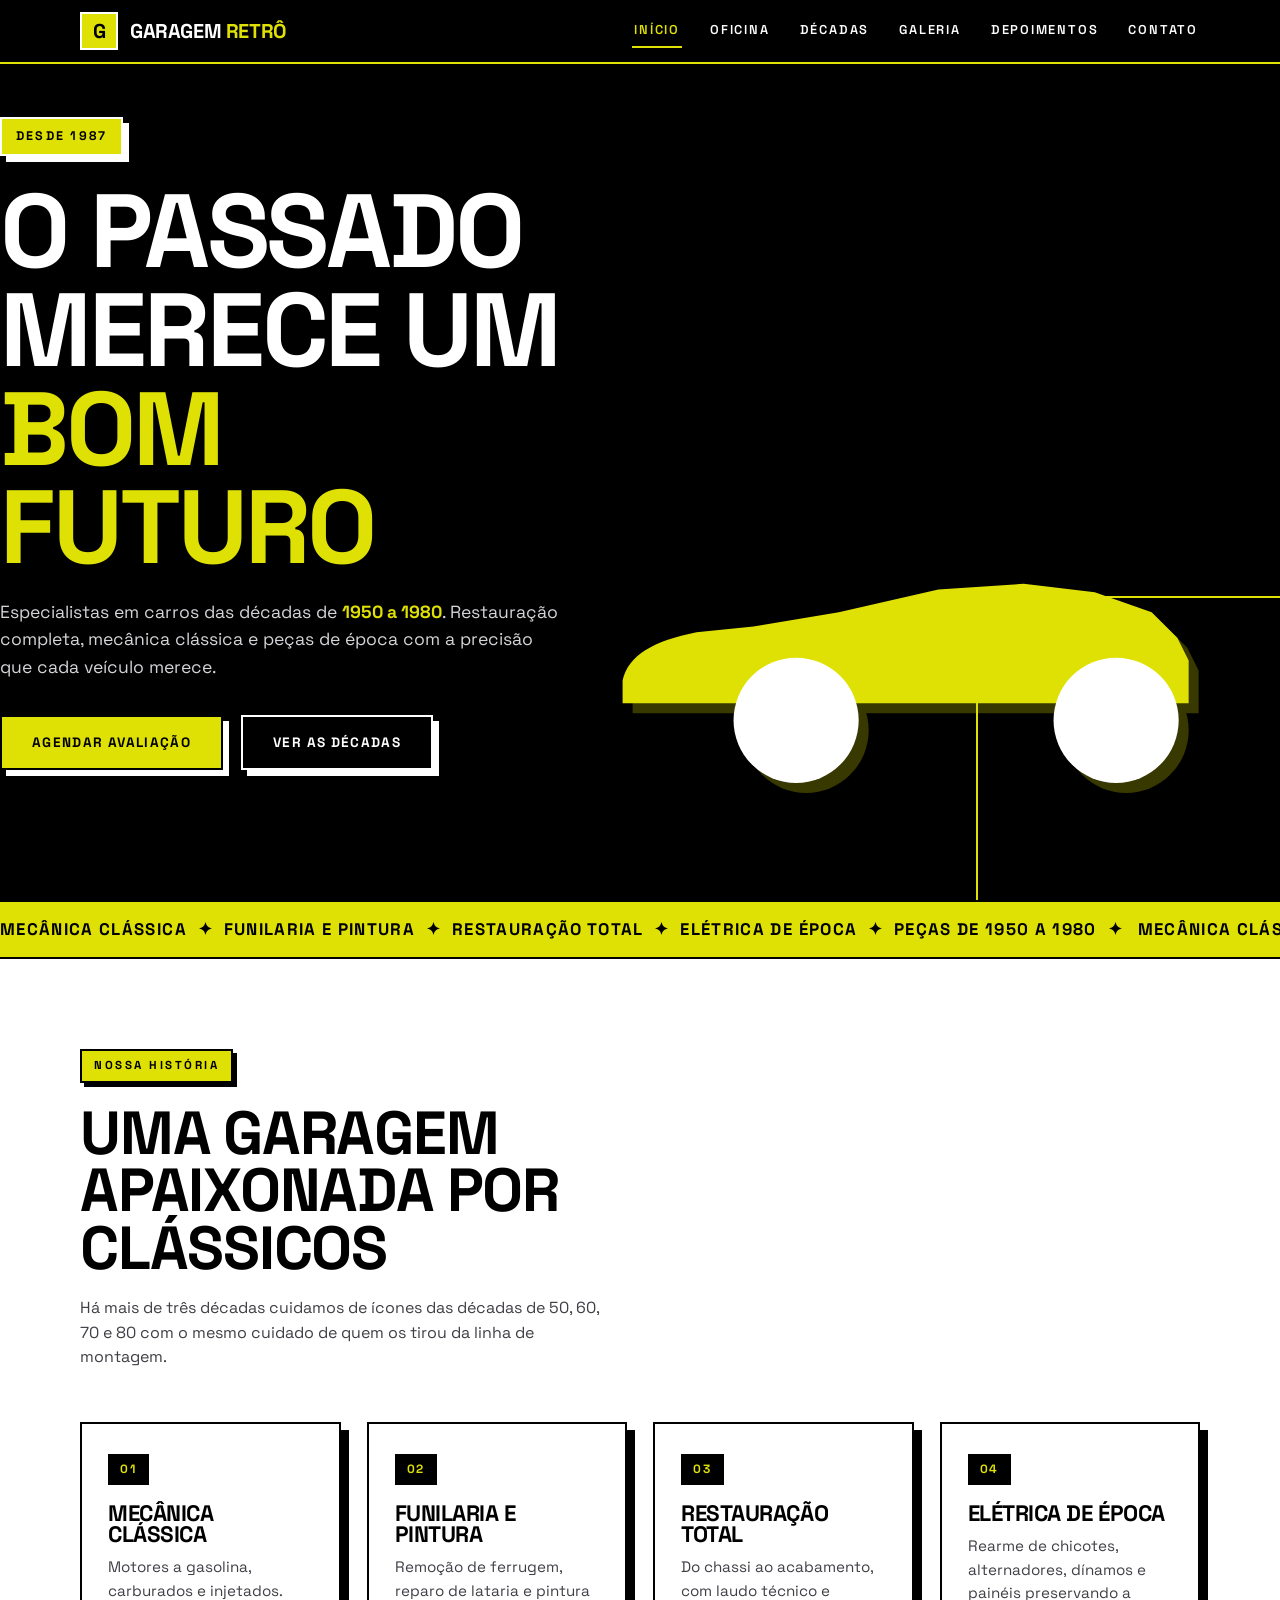
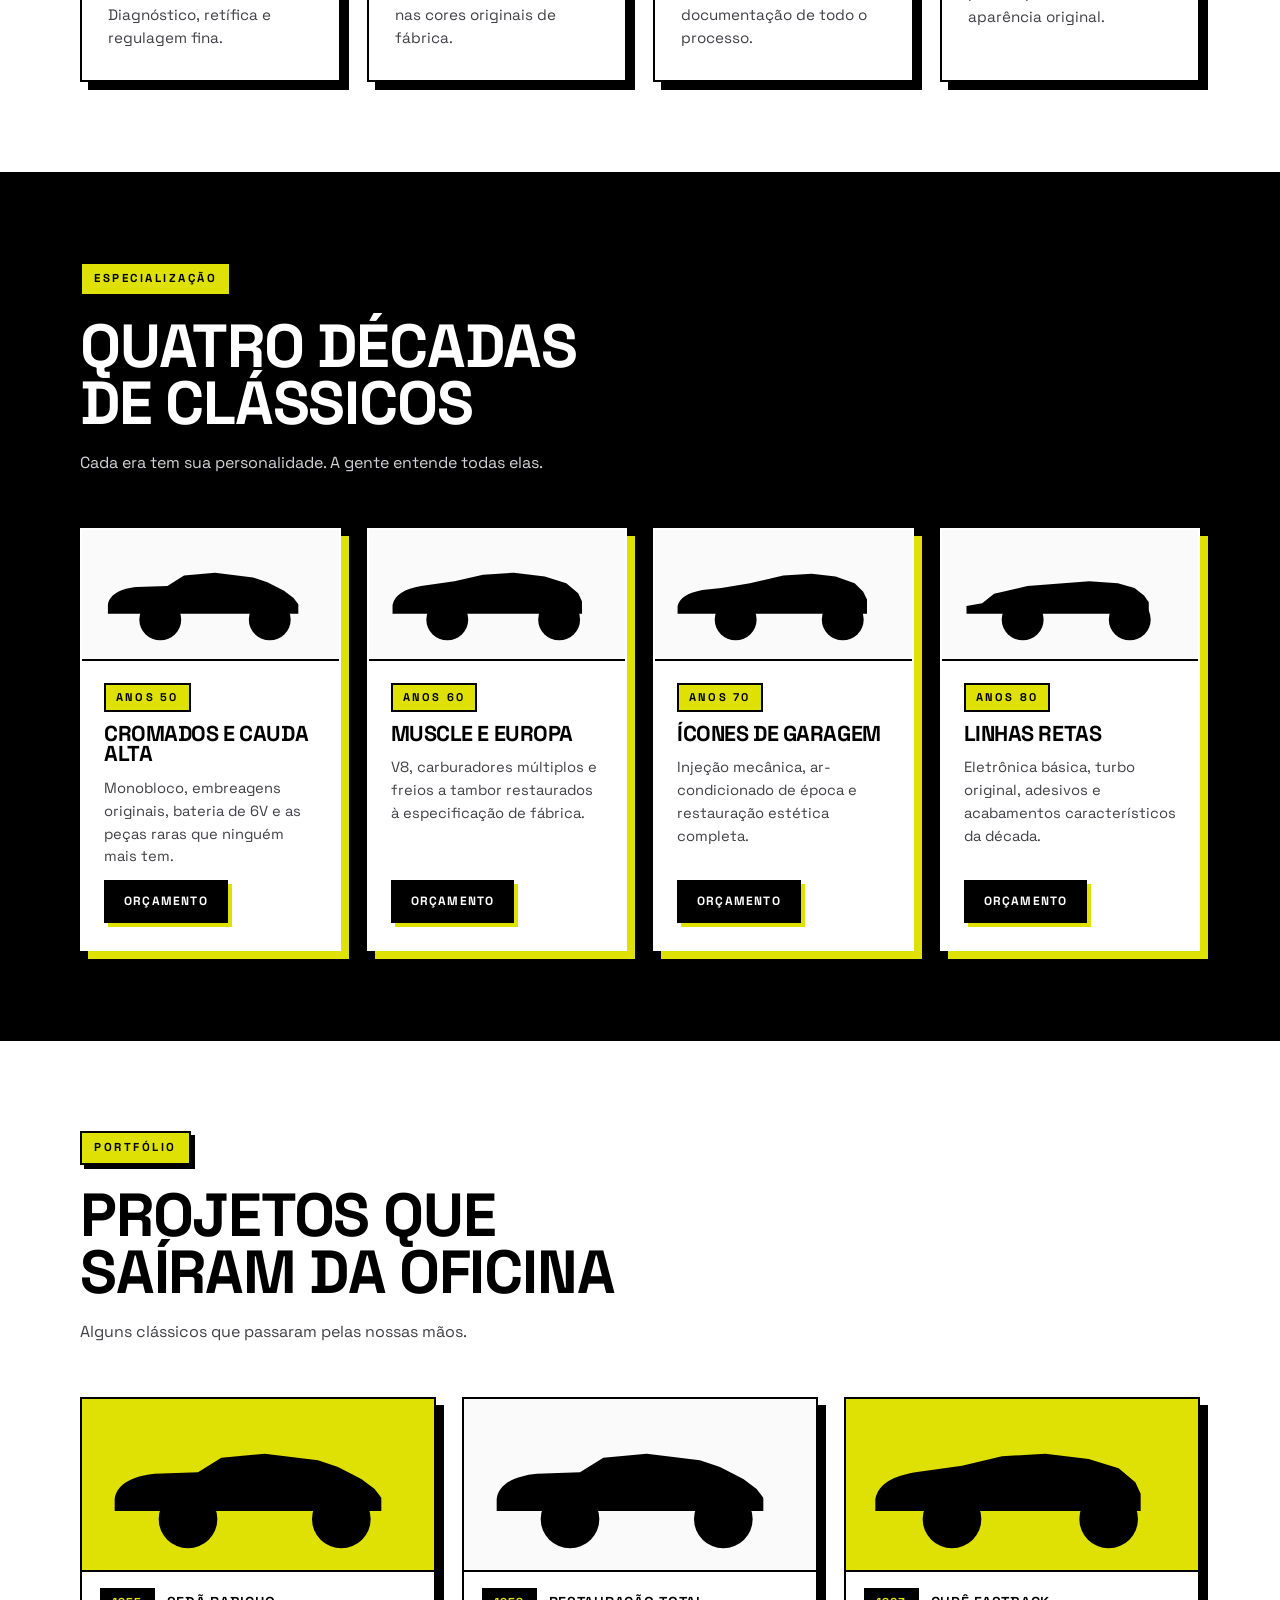
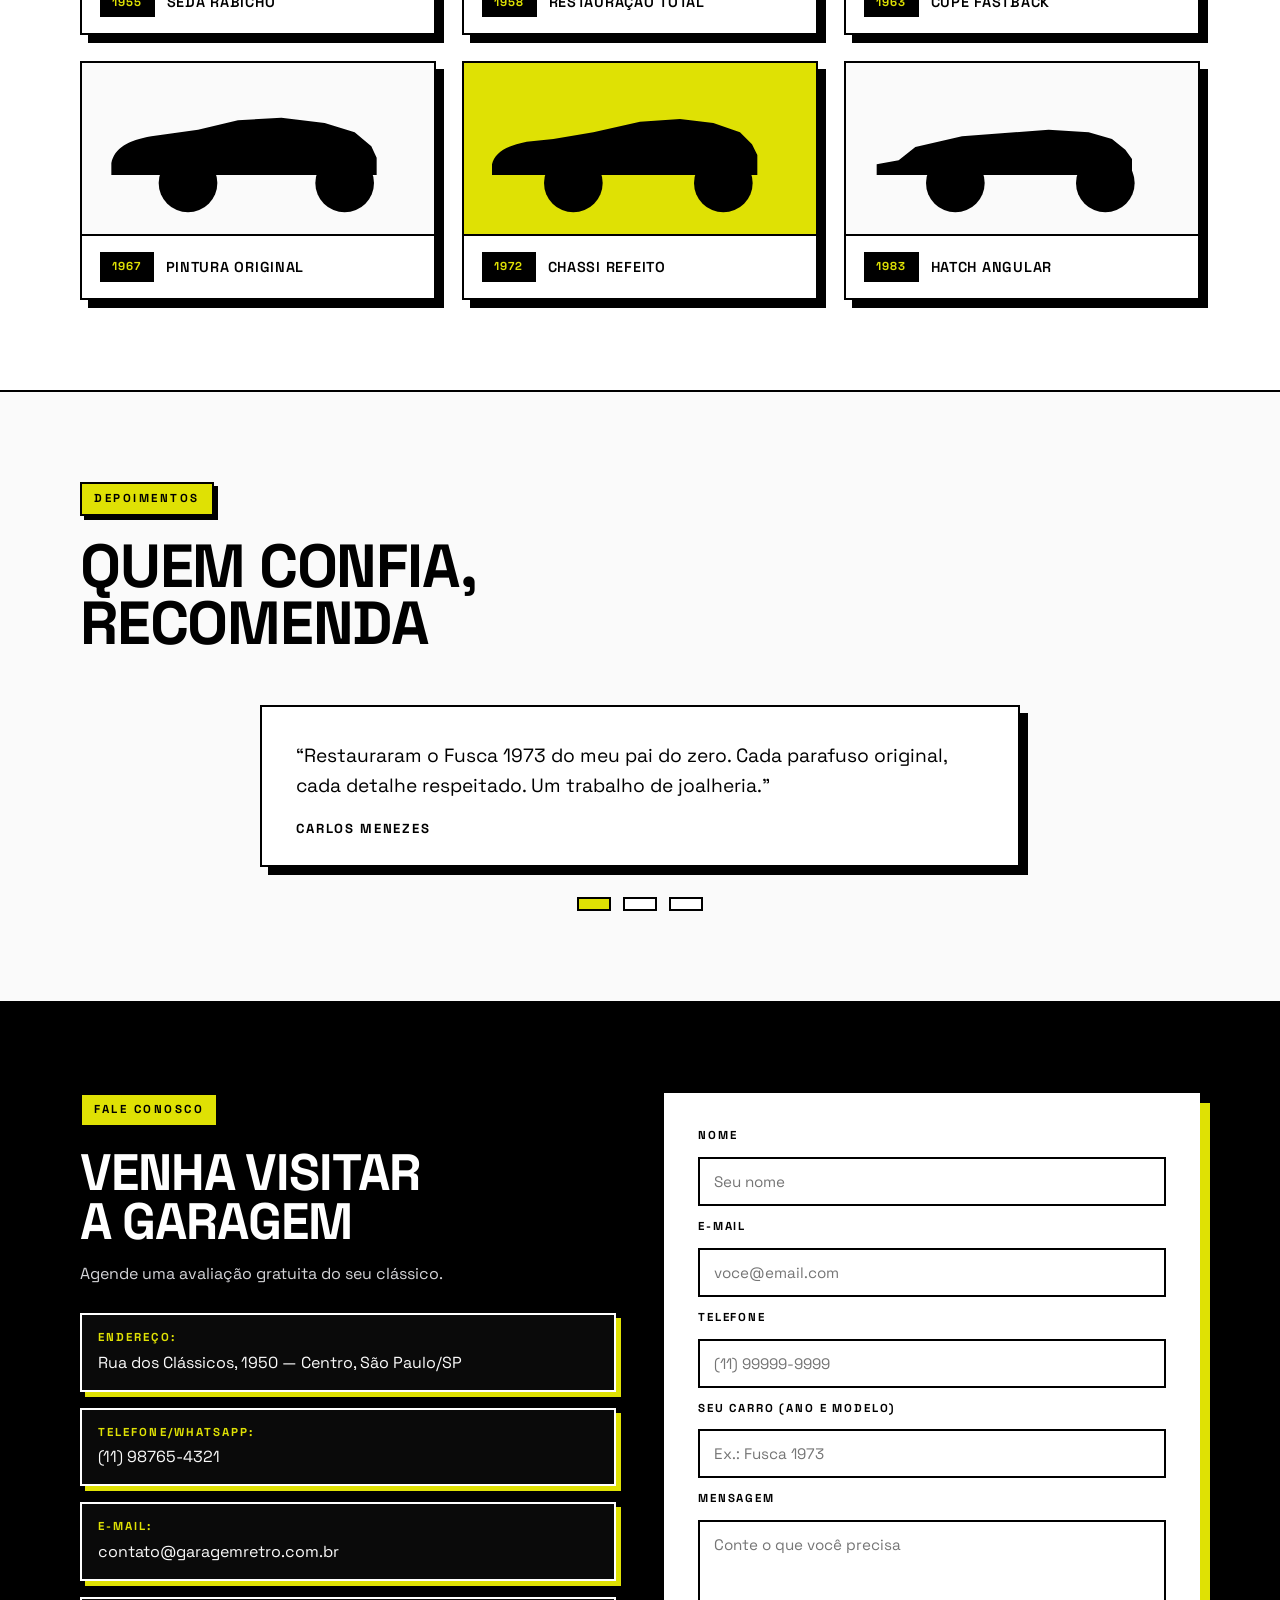
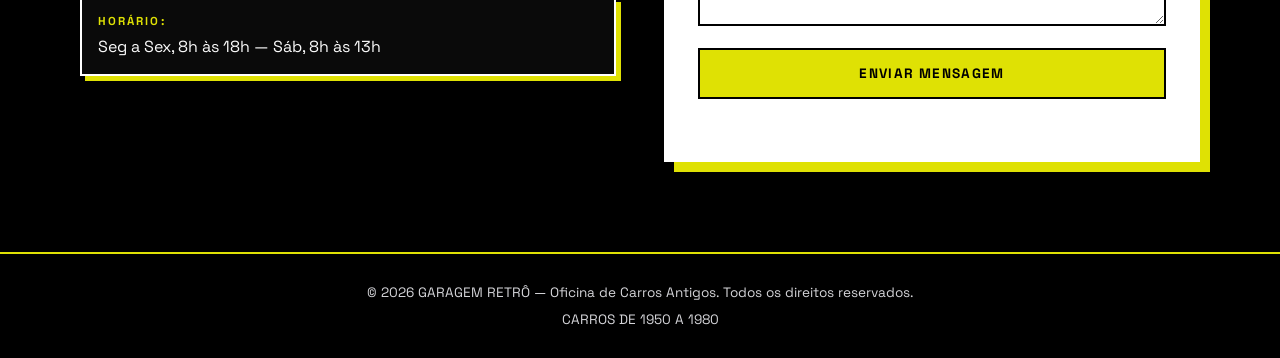
==== index.html @ 55d24675 "Adiciona site da Garagem Retrô - oficina de carros antigos (1950-1980)" ====
<!DOCTYPE html>
<html lang="pt-BR">
<head>
  <meta charset="UTF-8">
  <meta name="viewport" content="width=device-width, initial-scale=1.0">
  <meta name="description" content="Garagem Retrô — oficina especializada em carros antigos das décadas de 1950 a 1980. Restauração, mecânica clássica e peças de época.">
  <title>GARAGEM RETRÔ — Carros 1950–1980</title>
  <link rel="preconnect" href="https://fonts.googleapis.com">
  <link rel="preconnect" href="https://fonts.gstatic.com" crossorigin>
  <link href="https://fonts.googleapis.com/css2?family=Space+Grotesk:wght@400;500;600;700&display=swap" rel="stylesheet">
  <link rel="stylesheet" href="css/style.css">
</head>
<body>

  <!-- ===== Sprites dos carros (silhuetas por década) ===== -->
  <svg width="0" height="0" style="position:absolute" aria-hidden="true">
    <symbol id="car-50" viewBox="0 0 480 220">
      <path d="M25,138 L25,120 C28,96 55,85 85,82 L150,80 L185,58 L250,52 L330,62 L360,72 L395,90 L415,105 L425,118 L425,138 Z" fill="currentColor"/>
      <circle cx="135" cy="150" r="44" fill="var(--wheel)"/>
      <circle cx="365" cy="150" r="44" fill="var(--wheel)"/>
    </symbol>
    <symbol id="car-60" viewBox="0 0 480 220">
      <path d="M20,138 L20,120 C25,98 45,86 80,80 L150,70 L210,56 L275,52 L340,60 L385,74 L410,95 L418,112 L418,138 Z" fill="currentColor"/>
      <circle cx="135" cy="150" r="44" fill="var(--wheel)"/>
      <circle cx="370" cy="150" r="44" fill="var(--wheel)"/>
    </symbol>
    <symbol id="car-70" viewBox="0 0 480 220">
      <path d="M18,138 L18,122 C22,104 40,94 70,88 L110,84 L170,74 L240,58 L300,54 L350,60 L390,74 L408,92 L416,108 L416,138 Z" fill="currentColor"/>
      <circle cx="140" cy="150" r="44" fill="var(--wheel)"/>
      <circle cx="365" cy="150" r="44" fill="var(--wheel)"/>
    </symbol>
    <symbol id="car-80" viewBox="0 0 480 220">
      <path d="M22,138 L22,122 L55,116 L80,96 L150,80 L280,70 L340,74 L375,84 L395,100 L405,114 L405,138 Z" fill="currentColor"/>
      <circle cx="140" cy="150" r="44" fill="var(--wheel)"/>
      <circle cx="365" cy="150" r="44" fill="var(--wheel)"/>
    </symbol>
  </svg>

  <header class="header" id="topo">
    <div class="container header-inner">
      <a href="#inicio" class="logo">
        <span class="logo-mark">G</span>
        <span class="logo-text">GARAGEM <em>RETRÔ</em></span>
      </a>
      <nav class="nav" id="nav">
        <a href="#inicio">Início</a>
        <a href="#oficina">Oficina</a>
        <a href="#decadas">Décadas</a>
        <a href="#galeria">Galeria</a>
        <a href="#depoimentos">Depoimentos</a>
        <a href="#contato">Contato</a>
      </nav>
      <button class="menu-toggle" id="menuToggle" aria-label="Abrir menu">&#9776;</button>
    </div>
  </header>

  <main>

    <!-- ===== HERO ===== -->
    <section class="hero" id="inicio">
      <div class="container hero-content">
        <span class="hero-badge" data-reveal>DESDE 1987</span>
        <h1 class="hero-title" data-reveal>O PASSADO<br>MERECE UM<br><em>BOM FUTURO</em></h1>
        <p class="hero-sub" data-reveal>Especialistas em carros das décadas de <strong>1950 a 1980</strong>. Restauração completa, mecânica clássica e peças de época com a precisão que cada veículo merece.</p>
        <div class="hero-actions" data-reveal>
          <a href="#contato" class="btn btn-primary">Agendar avaliação</a>
          <a href="#decadas" class="btn btn-outline">Ver as décadas</a>
        </div>
      </div>
      <div class="hero-car" id="heroCar" aria-hidden="true">
        <svg class="car-art" viewBox="0 0 480 220"><use href="#car-70"/></svg>
      </div>
    </section>

    <!-- ===== MARQUEE ===== -->
    <div class="marquee" aria-hidden="true">
      <div class="marquee-track">
        <span>MECÂNICA CLÁSSICA&nbsp;&nbsp;&#10022;&nbsp;&nbsp;FUNILARIA E PINTURA&nbsp;&nbsp;&#10022;&nbsp;&nbsp;RESTAURAÇÃO TOTAL&nbsp;&nbsp;&#10022;&nbsp;&nbsp;ELÉTRICA DE ÉPOCA&nbsp;&nbsp;&#10022;&nbsp;&nbsp;PEÇAS DE 1950 A 1980&nbsp;&nbsp;&#10022;&nbsp;&nbsp;</span>
        <span>MECÂNICA CLÁSSICA&nbsp;&nbsp;&#10022;&nbsp;&nbsp;FUNILARIA E PINTURA&nbsp;&nbsp;&#10022;&nbsp;&nbsp;RESTAURAÇÃO TOTAL&nbsp;&nbsp;&#10022;&nbsp;&nbsp;ELÉTRICA DE ÉPOCA&nbsp;&nbsp;&#10022;&nbsp;&nbsp;PEÇAS DE 1950 A 1980&nbsp;&nbsp;&#10022;&nbsp;&nbsp;</span>
      </div>
    </div>

    <!-- ===== OFICINA ===== -->
    <section class="oficina" id="oficina">
      <div class="container">
        <div class="section-head">
          <span class="section-tag" data-reveal>Nossa história</span>
          <h2 data-reveal>Uma garagem<br>apaixonada por clássicos</h2>
          <p data-reveal>Há mais de três décadas cuidamos de ícones das décadas de 50, 60, 70 e 80 com o mesmo cuidado de quem os tirou da linha de montagem.</p>
        </div>

        <div class="oficina-grid">
          <article class="press-card" data-reveal>
            <span class="card-num">01</span>
            <h3>Mecânica Clássica</h3>
            <p>Motores a gasolina, carburados e injetados. Diagnóstico, retífica e regulagem fina.</p>
          </article>
          <article class="press-card" data-reveal>
            <span class="card-num">02</span>
            <h3>Funilaria e Pintura</h3>
            <p>Remoção de ferrugem, reparo de lataria e pintura nas cores originais de fábrica.</p>
          </article>
          <article class="press-card" data-reveal>
            <span class="card-num">03</span>
            <h3>Restauração Total</h3>
            <p>Do chassi ao acabamento, com laudo técnico e documentação de todo o processo.</p>
          </article>
          <article class="press-card" data-reveal>
            <span class="card-num">04</span>
            <h3>Elétrica de Época</h3>
            <p>Rearme de chicotes, alternadores, dínamos e painéis preservando a aparência original.</p>
          </article>
        </div>
      </div>
    </section>

    <!-- ===== DÉCADAS ===== -->
    <section class="decadas" id="decadas">
      <div class="container">
        <div class="section-head section-head-dark">
          <span class="section-tag" data-reveal>Especialização</span>
          <h2 data-reveal>Quatro décadas<br>de clássicos</h2>
          <p data-reveal>Cada era tem sua personalidade. A gente entende todas elas.</p>
        </div>

        <div class="decadas-grid">
          <article class="era-card" data-reveal>
            <div class="era-art"><svg class="car-art" viewBox="0 0 480 220"><use href="#car-50"/></svg></div>
            <div class="era-body">
              <span class="era-year">ANOS 50</span>
              <h3>Cromados e cauda alta</h3>
              <p>Monobloco, embreagens originais, bateria de 6V e as peças raras que ninguém mais tem.</p>
              <a href="#contato" class="btn btn-small">Orçamento</a>
            </div>
          </article>

          <article class="era-card" data-reveal>
            <div class="era-art"><svg class="car-art" viewBox="0 0 480 220"><use href="#car-60"/></svg></div>
            <div class="era-body">
              <span class="era-year">ANOS 60</span>
              <h3>Muscle e Europa</h3>
              <p>V8, carburadores múltiplos e freios a tambor restaurados à especificação de fábrica.</p>
              <a href="#contato" class="btn btn-small">Orçamento</a>
            </div>
          </article>

          <article class="era-card" data-reveal>
            <div class="era-art"><svg class="car-art" viewBox="0 0 480 220"><use href="#car-70"/></svg></div>
            <div class="era-body">
              <span class="era-year">ANOS 70</span>
              <h3>Ícones de garagem</h3>
              <p>Injeção mecânica, ar-condicionado de época e restauração estética completa.</p>
              <a href="#contato" class="btn btn-small">Orçamento</a>
            </div>
          </article>

          <article class="era-card" data-reveal>
            <div class="era-art"><svg class="car-art" viewBox="0 0 480 220"><use href="#car-80"/></svg></div>
            <div class="era-body">
              <span class="era-year">ANOS 80</span>
              <h3>Linhas retas</h3>
              <p>Eletrônica básica, turbo original, adesivos e acabamentos característicos da década.</p>
              <a href="#contato" class="btn btn-small">Orçamento</a>
            </div>
          </article>
        </div>
      </div>
    </section>

    <!-- ===== GALERIA ===== -->
    <section class="galeria" id="galeria">
      <div class="container">
        <div class="section-head">
          <span class="section-tag" data-reveal>Portfólio</span>
          <h2 data-reveal>Projetos que<br>saíram da oficina</h2>
          <p data-reveal>Alguns clássicos que passaram pelas nossas mãos.</p>
        </div>

        <div class="galeria-grid">
          <figure class="gallery-item" data-reveal>
            <div class="gallery-art art-yellow"><svg class="car-art" viewBox="0 0 480 220"><use href="#car-50"/></svg></div>
            <figcaption><span class="gallery-tag">1955</span> Sedã rabicho</figcaption>
          </figure>
          <figure class="gallery-item" data-reveal>
            <div class="gallery-art"><svg class="car-art" viewBox="0 0 480 220"><use href="#car-50"/></svg></div>
            <figcaption><span class="gallery-tag">1958</span> Restauração total</figcaption>
          </figure>
          <figure class="gallery-item" data-reveal>
            <div class="gallery-art art-yellow"><svg class="car-art" viewBox="0 0 480 220"><use href="#car-60"/></svg></div>
            <figcaption><span class="gallery-tag">1963</span> Cupê fastback</figcaption>
          </figure>
          <figure class="gallery-item" data-reveal>
            <div class="gallery-art"><svg class="car-art" viewBox="0 0 480 220"><use href="#car-60"/></svg></div>
            <figcaption><span class="gallery-tag">1967</span> Pintura original</figcaption>
          </figure>
          <figure class="gallery-item" data-reveal>
            <div class="gallery-art art-yellow"><svg class="car-art" viewBox="0 0 480 220"><use href="#car-70"/></svg></div>
            <figcaption><span class="gallery-tag">1972</span> Chassi refeito</figcaption>
          </figure>
          <figure class="gallery-item" data-reveal>
            <div class="gallery-art"><svg class="car-art" viewBox="0 0 480 220"><use href="#car-80"/></svg></div>
            <figcaption><span class="gallery-tag">1983</span> Hatch angular</figcaption>
          </figure>
        </div>
      </div>
    </section>

    <!-- ===== DEPOIMENTOS ===== -->
    <section class="depoimentos" id="depoimentos">
      <div class="container">
        <div class="section-head">
          <span class="section-tag" data-reveal>Depoimentos</span>
          <h2 data-reveal>Quem confia,<br>recomenda</h2>
        </div>

        <div class="depoimentos-slider" id="depoSlider">
          <article class="depoimento" data-index="0">
            <p class="depoimento-texto">&ldquo;Restauraram o Fusca 1973 do meu pai do zero. Cada parafuso original, cada detalhe respeitado. Um trabalho de joalheria.&rdquo;</p>
            <p class="depoimento-autor">CARLOS MENEZES</p>
          </article>
          <article class="depoimento" data-index="1">
            <p class="depoimento-texto">&ldquo;Meu Opala 1978 voltou a rodar melhor do que quando saiu da concessionária. Equipe apaixonada e honesta.&rdquo;</p>
            <p class="depoimento-autor">FERNANDA LIMA</p>
          </article>
          <article class="depoimento" data-index="2">
            <p class="depoimento-texto">&ldquo;Levaram dois anos para a restauração do meu Galaxie 500, mas o resultado superou todas as expectativas.&rdquo;</p>
            <p class="depoimento-autor">ROBERTO SALLES</p>
          </article>
        </div>
        <div class="depoimentos-nav" id="depoNav">
          <button class="depo-btn" data-index="0" aria-label="Depoimento 1"></button>
          <button class="depo-btn" data-index="1" aria-label="Depoimento 2"></button>
          <button class="depo-btn" data-index="2" aria-label="Depoimento 3"></button>
        </div>
      </div>
    </section>

    <!-- ===== CONTATO ===== -->
    <section class="contato" id="contato">
      <div class="container contato-grid">
        <div class="contato-info">
          <span class="section-tag" data-reveal>Fale conosco</span>
          <h2 data-reveal>Venha visitar<br>a garagem</h2>
          <p data-reveal>Agende uma avaliação gratuita do seu clássico.</p>
          <ul class="contato-lista" data-reveal>
            <li><strong>Endereço:</strong> Rua dos Clássicos, 1950 — Centro, São Paulo/SP</li>
            <li><strong>Telefone/WhatsApp:</strong> (11) 98765-4321</li>
            <li><strong>E-mail:</strong> contato@garagemretro.com.br</li>
            <li><strong>Horário:</strong> Seg a Sex, 8h às 18h — Sáb, 8h às 13h</li>
          </ul>
        </div>

        <form class="contato-form" id="contatoForm" novalidate data-reveal>
          <label for="nome">Nome</label>
          <input type="text" id="nome" name="nome" placeholder="Seu nome" required>

          <label for="email">E-mail</label>
          <input type="email" id="email" name="email" placeholder="voce@email.com" required>

          <label for="telefone">Telefone</label>
          <input type="tel" id="telefone" name="telefone" placeholder="(11) 99999-9999">

          <label for="veiculo">Seu carro (ano e modelo)</label>
          <input type="text" id="veiculo" name="veiculo" placeholder="Ex.: Fusca 1973">

          <label for="mensagem">Mensagem</label>
          <textarea id="mensagem" name="mensagem" rows="4" placeholder="Conte o que você precisa"></textarea>

          <button type="submit" class="btn btn-primary btn-block">Enviar mensagem</button>
          <p class="form-status" id="formStatus" role="status"></p>
        </form>
      </div>
    </section>
  </main>

  <footer class="footer">
    <div class="container footer-inner">
      <p>&copy; <span id="anoAtual"></span> GARAGEM RETRÔ — Oficina de Carros Antigos. Todos os direitos reservados.</p>
      <p>CARROS DE 1950 A 1980</p>
    </div>
  </footer>

  <script src="js/script.js"></script>
</body>
</html>
---- css/style.css ----
/* ============================================================
   GARAGEM RETRÔ — Kinetic / Neo Brutalism
   60% preto | 30% branco | 10% amarelo
   Design system: ui-ux-pro-max (Space Grotesk, 0px radius,
   2px borders, hard offset shadows, mechanical press)
   ============================================================ */

:root {
  --c-preto: #000000;
  --c-preto-suave: #09090b;
  --c-branco: #ffffff;
  --c-branco-quente: #fafafa;
  --c-amarelo: #dfe104;
  --c-amarelo-escuro: #b0b30a;
  --c-cinza: #3f3f46;
  --c-cinza-claro: #d4d4d8;
  --fonte: 'Space Grotesk', sans-serif;
  --raio: 0px;
  --borda: 2px solid var(--c-preto);
  --sombra-dura: 8px 8px 0 var(--c-preto);
  --sombra-dura-p: 12px 12px 0 var(--c-preto);
  --press: 0.1s ease;
}

* {
  margin: 0;
  padding: 0;
  box-sizing: border-box;
}

html {
  scroll-behavior: smooth;
}

body {
  font-family: var(--fonte);
  background: var(--c-branco);
  color: var(--c-preto);
  line-height: 1.55;
  -webkit-font-smoothing: antialiased;
}

.container {
  width: min(1120px, 92%);
  margin-inline: auto;
}

h1, h2, h3 {
  font-weight: 700;
  line-height: 0.95;
  letter-spacing: -0.02em;
  text-transform: uppercase;
}

p {
  font-weight: 400;
}

img, svg {
  display: block;
  max-width: 100%;
}

a {
  color: inherit;
}

button {
  font-family: var(--fonte);
  cursor: pointer;
}

/* ===== Header ===== */
.header {
  position: fixed;
  inset: 0 0 auto 0;
  z-index: 100;
  background: var(--c-preto);
  border-bottom: 2px solid var(--c-amarelo);
}

.header-inner {
  display: flex;
  align-items: center;
  justify-content: space-between;
  padding-block: 12px;
}

.logo {
  display: flex;
  align-items: center;
  gap: 12px;
  text-decoration: none;
  color: var(--c-branco);
  font-weight: 700;
  font-size: 1.25rem;
  letter-spacing: -0.02em;
  text-transform: uppercase;
}

.logo-mark {
  display: grid;
  place-items: center;
  width: 38px;
  height: 38px;
  background: var(--c-amarelo);
  color: var(--c-preto);
  font-weight: 700;
  border: 2px solid var(--c-branco);
}

.logo em {
  font-style: normal;
  color: var(--c-amarelo);
}

.nav {
  display: flex;
  gap: 26px;
}

.nav a {
  color: var(--c-branco);
  text-decoration: none;
  font-size: 0.8rem;
  font-weight: 600;
  letter-spacing: 0.14em;
  text-transform: uppercase;
  padding: 6px 2px;
  border-bottom: 2px solid transparent;
  transition: color var(--press), border-color var(--press);
}

.nav a:hover,
.nav a.active {
  color: var(--c-amarelo);
  border-bottom-color: var(--c-amarelo);
}

.menu-toggle {
  display: none;
  background: none;
  border: 2px solid var(--c-branco);
  color: var(--c-branco);
  font-size: 1.3rem;
  width: 40px;
  height: 40px;
}

/* ===== Hero ===== */
.hero {
  position: relative;
  min-height: 100vh;
  display: flex;
  align-items: flex-end;
  background: var(--c-preto);
  color: var(--c-branco);
  overflow: hidden;
  padding-top: 90px;
}

.hero::after {
  content: '';
  position: absolute;
  right: -120px;
  bottom: -120px;
  width: 420px;
  height: 420px;
  border: 2px solid var(--c-amarelo);
  pointer-events: none;
}

.hero-content {
  position: relative;
  z-index: 2;
  padding-bottom: 40px;
}

.hero-badge {
  display: inline-block;
  background: var(--c-amarelo);
  color: var(--c-preto);
  font-weight: 700;
  font-size: 0.78rem;
  letter-spacing: 0.18em;
  text-transform: uppercase;
  padding: 8px 14px;
  border: 2px solid var(--c-branco);
  margin-bottom: 26px;
  box-shadow: 6px 6px 0 var(--c-branco);
}

.hero-title {
  font-size: clamp(2.8rem, 10vw, 6.5rem);
  letter-spacing: -0.03em;
  max-width: 900px;
}

.hero-title em {
  font-style: normal;
  color: var(--c-amarelo);
  display: inline-block;
}

.hero-sub {
  font-size: 1.1rem;
  max-width: 560px;
  margin-block: 22px 34px;
  color: var(--c-cinza-claro);
}

.hero-sub strong {
  color: var(--c-amarelo);
  font-weight: 700;
}

.hero-actions {
  display: flex;
  gap: 18px;
  flex-wrap: wrap;
}

.hero-car {
  position: relative;
  z-index: 1;
  width: 100%;
  max-width: 720px;
  margin: 30px auto -10px;
  color: var(--c-amarelo);
  --wheel: var(--c-branco);
  filter: drop-shadow(10px 10px 0 rgba(223, 225, 4, 0.25));
}

/* ===== Botões ===== */
.btn {
  display: inline-block;
  padding: 15px 30px;
  border: 2px solid var(--c-preto);
  border-radius: var(--raio);
  font-family: var(--fonte);
  font-weight: 700;
  font-size: 0.85rem;
  letter-spacing: 0.1em;
  text-transform: uppercase;
  text-decoration: none;
  cursor: pointer;
  transition: transform var(--press), box-shadow var(--press), background var(--press), color var(--press);
}

.btn:hover {
  transform: translate(-3px, -3px);
}

.btn:active {
  transform: translate(3px, 3px);
  box-shadow: none !important;
}

.btn-primary {
  background: var(--c-amarelo);
  color: var(--c-preto);
  box-shadow: 6px 6px 0 var(--c-branco);
}

.btn-primary:hover {
  background: var(--c-amarelo-escuro);
}

.btn-outline {
  border-color: var(--c-branco);
  color: var(--c-branco);
  box-shadow: 6px 6px 0 var(--c-branco);
}

.btn-outline:hover {
  background: var(--c-branco);
  color: var(--c-preto);
}

.btn-small {
  padding: 10px 18px;
  font-size: 0.75rem;
  background: var(--c-preto);
  color: var(--c-branco);
  box-shadow: 4px 4px 0 var(--c-amarelo);
  border-color: var(--c-preto);
}

.btn-small:hover {
  background: var(--c-amarelo);
  color: var(--c-preto);
}

.btn-block {
  width: 100%;
}

/* ===== Marquee ===== */
.marquee {
  background: var(--c-amarelo);
  color: var(--c-preto);
  border-block: 2px solid var(--c-preto);
  overflow: hidden;
  white-space: nowrap;
  padding-block: 14px;
}

.marquee-track {
  display: inline-flex;
  animation: marquee 22s linear infinite;
  will-change: transform;
}

.marquee-track span {
  font-weight: 700;
  font-size: 1.05rem;
  letter-spacing: 0.08em;
  text-transform: uppercase;
  padding-right: 4px;
}

@keyframes marquee {
  from { transform: translateX(0); }
  to   { transform: translateX(-50%); }
}

/* ===== Seções ===== */
section {
  padding-block: 90px;
}

.section-head {
  max-width: 680px;
  margin-bottom: 52px;
}

.section-head h2 {
  font-size: clamp(2.2rem, 6vw, 3.8rem);
  margin-bottom: 18px;
}

.section-head p {
  color: var(--c-cinza);
  max-width: 540px;
}

.section-tag {
  display: inline-block;
  font-weight: 700;
  font-size: 0.72rem;
  letter-spacing: 0.22em;
  text-transform: uppercase;
  background: var(--c-amarelo);
  color: var(--c-preto);
  border: 2px solid var(--c-preto);
  padding: 6px 12px;
  margin-bottom: 22px;
  box-shadow: 4px 4px 0 var(--c-preto);
}

/* ===== Cards com "pressão mecânica" ===== */
.press-card {
  background: var(--c-branco);
  border: var(--borda);
  border-radius: var(--raio);
  box-shadow: var(--sombra-dura);
  padding: 30px 26px;
  transition: transform var(--press), box-shadow var(--press);
  cursor: default;
}

.press-card:hover {
  transform: translate(-3px, -3px);
  box-shadow: var(--sombra-dura-p);
}

.press-card:active {
  transform: translate(3px, 3px);
  box-shadow: 4px 4px 0 var(--c-preto);
}

.card-num {
  display: inline-block;
  font-weight: 700;
  font-size: 0.75rem;
  letter-spacing: 0.15em;
  background: var(--c-preto);
  color: var(--c-amarelo);
  padding: 4px 10px;
  margin-bottom: 18px;
  border: 2px solid var(--c-preto);
}

.press-card h3 {
  font-size: 1.4rem;
  margin-bottom: 10px;
}

.press-card p {
  font-size: 0.95rem;
  color: var(--c-cinza);
}

/* ===== A Oficina ===== */
.oficina {
  background: var(--c-branco);
}

.oficina-grid {
  display: grid;
  grid-template-columns: repeat(4, 1fr);
  gap: 26px;
}

/* ===== Décadas ===== */
.decadas {
  background: var(--c-preto);
  color: var(--c-branco);
}

.section-head-dark h2 {
  color: var(--c-branco);
}

.section-head-dark p {
  color: var(--c-cinza-claro);
}

.decadas-grid {
  display: grid;
  grid-template-columns: repeat(4, 1fr);
  gap: 26px;
}

.era-card {
  background: var(--c-branco);
  color: var(--c-preto);
  border: 2px solid var(--c-branco);
  border-radius: var(--raio);
  box-shadow: 8px 8px 0 var(--c-amarelo);
  transition: transform var(--press), box-shadow var(--press);
  display: flex;
  flex-direction: column;
}

.era-card:hover {
  transform: translate(-3px, -3px);
  box-shadow: 12px 12px 0 var(--c-amarelo);
}

.era-card:active {
  transform: translate(3px, 3px);
  box-shadow: 4px 4px 0 var(--c-amarelo);
}

.era-art {
  border-bottom: 2px solid var(--c-preto);
  padding: 18px 14px 6px;
  color: var(--c-preto);
  --wheel: var(--c-preto);
  background: var(--c-branco-quente);
}

.era-body {
  padding: 22px 22px 26px;
  display: flex;
  flex-direction: column;
  gap: 12px;
  flex: 1;
}

.era-year {
  align-self: flex-start;
  font-weight: 700;
  font-size: 0.7rem;
  letter-spacing: 0.2em;
  background: var(--c-amarelo);
  color: var(--c-preto);
  border: 2px solid var(--c-preto);
  padding: 4px 10px;
}

.era-body h3 {
  font-size: 1.35rem;
}

.era-body p {
  font-size: 0.92rem;
  color: var(--c-cinza);
  flex: 1;
}

.era-body .btn {
  align-self: flex-start;
}

/* ===== Galeria ===== */
.galeria {
  background: var(--c-branco);
}

.galeria-grid {
  display: grid;
  grid-template-columns: repeat(3, 1fr);
  gap: 26px;
}

.gallery-item {
  background: var(--c-branco);
  border: var(--borda);
  border-radius: var(--raio);
  box-shadow: var(--sombra-dura);
  transition: transform var(--press), box-shadow var(--press);
  cursor: pointer;
}

.gallery-item:hover {
  transform: translate(-3px, -3px);
  box-shadow: var(--sombra-dura-p);
}

.gallery-item:active {
  transform: translate(3px, 3px);
  box-shadow: 4px 4px 0 var(--c-preto);
}

.gallery-art {
  padding: 20px 16px 4px;
  border-bottom: 2px solid var(--c-preto);
  background: var(--c-branco-quente);
  color: var(--c-preto);
  --wheel: var(--c-preto);
}

.art-yellow {
  background: var(--c-amarelo);
  color: var(--c-preto);
  --wheel: var(--c-preto);
  border-bottom-color: var(--c-preto);
}

.gallery-item figcaption {
  display: flex;
  align-items: center;
  gap: 12px;
  padding: 16px 18px;
  font-weight: 600;
  font-size: 0.9rem;
  text-transform: uppercase;
  letter-spacing: 0.05em;
}

.gallery-tag {
  background: var(--c-preto);
  color: var(--c-amarelo);
  font-weight: 700;
  font-size: 0.72rem;
  letter-spacing: 0.1em;
  padding: 4px 10px;
  border: 2px solid var(--c-preto);
}

/* ===== Depoimentos ===== */
.depoimentos {
  background: var(--c-branco-quente);
  border-block: 2px solid var(--c-preto);
}

.depoimentos-slider {
  max-width: 760px;
  margin-inline: auto;
}

.depoimento {
  display: none;
  background: var(--c-branco);
  border: var(--borda);
  border-radius: var(--raio);
  box-shadow: var(--sombra-dura);
  padding: 34px 34px 26px;
}

.depoimento.active {
  display: block;
  animation: fadeUp 0.4s ease-out;
}

@keyframes fadeUp {
  from { opacity: 0; transform: translateY(14px); }
  to   { opacity: 1; transform: translateY(0); }
}

.depoimento-texto {
  font-size: 1.2rem;
  margin-bottom: 18px;
}

.depoimento-autor {
  font-weight: 700;
  font-size: 0.82rem;
  letter-spacing: 0.14em;
  text-transform: uppercase;
  color: var(--c-preto);
}

.depoimentos-nav {
  display: flex;
  justify-content: center;
  gap: 12px;
  margin-top: 30px;
}

.depo-btn {
  width: 34px;
  height: 14px;
  border: 2px solid var(--c-preto);
  border-radius: var(--raio);
  background: var(--c-branco);
  transition: background var(--press), transform var(--press);
}

.depo-btn.active {
  background: var(--c-amarelo);
}

.depo-btn:hover {
  transform: translateY(-2px);
}

/* ===== Contato ===== */
.contato {
  background: var(--c-preto);
  color: var(--c-branco);
}

.contato-grid {
  display: grid;
  grid-template-columns: 1fr 1fr;
  gap: 48px;
}

.contato-info h2 {
  color: var(--c-branco);
  font-size: clamp(2rem, 5vw, 3.2rem);
  margin-bottom: 16px;
}

.contato-info > p {
  margin-bottom: 26px;
  color: var(--c-cinza-claro);
}

.contato-lista {
  list-style: none;
  display: grid;
  gap: 16px;
}

.contato-lista li {
  padding: 14px 16px;
  border: 2px solid var(--c-branco);
  border-radius: var(--raio);
  box-shadow: 5px 5px 0 var(--c-amarelo);
  background: rgba(255, 255, 255, 0.04);
  color: var(--c-branco-quente);
}

.contato-lista strong {
  display: block;
  color: var(--c-amarelo);
  font-size: 0.72rem;
  letter-spacing: 0.18em;
  text-transform: uppercase;
  margin-bottom: 4px;
}

.contato-form {
  background: var(--c-branco);
  color: var(--c-preto);
  border: 2px solid var(--c-branco);
  border-radius: var(--raio);
  box-shadow: 10px 10px 0 var(--c-amarelo);
  padding: 32px;
  display: grid;
  gap: 12px;
}

.contato-form label {
  font-weight: 700;
  font-size: 0.72rem;
  letter-spacing: 0.16em;
  text-transform: uppercase;
}

.contato-form input,
.contato-form textarea {
  width: 100%;
  padding: 13px 14px;
  border: 2px solid var(--c-preto);
  border-radius: var(--raio);
  font-family: var(--fonte);
  font-size: 0.95rem;
  background: var(--c-branco);
  color: var(--c-preto);
  transition: background var(--press), box-shadow var(--press);
}

.contato-form input:focus,
.contato-form textarea:focus {
  outline: none;
  background: var(--c-amarelo);
  box-shadow: 4px 4px 0 var(--c-preto);
}

.contato-form input.invalid,
.contato-form textarea.invalid {
  border-color: var(--c-amarelo);
  box-shadow: 4px 4px 0 var(--c-amarelo);
}

.contato-form .btn {
  margin-top: 10px;
}

.form-status {
  font-size: 0.88rem;
  font-weight: 600;
  min-height: 1.2em;
}

.form-status.ok {
  color: var(--c-preto);
  background: var(--c-amarelo);
  border: 2px solid var(--c-preto);
  padding: 8px 12px;
}

.form-status.erro {
  color: var(--c-preto);
  background: var(--c-branco-quente);
  border: 2px solid var(--c-preto);
  padding: 8px 12px;
}

/* ===== Footer ===== */
.footer {
  background: var(--c-preto);
  color: var(--c-cinza-claro);
  border-top: 2px solid var(--c-amarelo);
  padding-block: 28px;
  text-align: center;
  font-size: 0.85rem;
}

.footer-inner {
  display: flex;
  flex-direction: column;
  gap: 6px;
}

/* ===== Scroll reveal (leve) ===== */
[data-reveal] {
  opacity: 0;
  transform: translateY(26px);
  transition: opacity 0.45s ease-out, transform 0.45s ease-out;
}

[data-reveal].visible {
  opacity: 1;
  transform: translateY(0);
}

/* ===== Responsivo ===== */
@media (max-width: 960px) {
  .oficina-grid,
  .decadas-grid {
    grid-template-columns: repeat(2, 1fr);
  }

  .galeria-grid {
    grid-template-columns: repeat(2, 1fr);
  }

  .contato-grid {
    grid-template-columns: 1fr;
  }
}

@media (max-width: 720px) {
  .menu-toggle {
    display: block;
  }

  .nav {
    position: fixed;
    inset: 63px 0 auto 0;
    flex-direction: column;
    gap: 0;
    background: var(--c-preto);
    border-bottom: 2px solid var(--c-amarelo);
    transform: translateY(-110%);
    transition: transform 0.3s ease-out;
  }

  .nav.open {
    transform: translateY(0);
  }

  .nav a {
    padding: 16px 28px;
    border-bottom: 1px solid var(--c-cinza);
  }

  .galeria-grid,
  .oficina-grid,
  .decadas-grid {
    grid-template-columns: 1fr;
  }

  .hero-actions .btn {
    width: 100%;
    text-align: center;
  }
}

/* ===== Reduced motion ===== */
@media (prefers-reduced-motion: reduce) {
  html {
    scroll-behavior: auto;
  }

  .marquee-track {
    animation: none;
  }

  [data-reveal] {
    opacity: 1;
    transform: none;
    transition: none;
  }

  .depoimento.active {
    animation: none;
  }

  .btn:hover,
  .btn:active,
  .press-card:hover,
  .press-card:active,
  .era-card:hover,
  .era-card:active,
  .gallery-item:hover,
  .gallery-item:active {
    transform: none;
    box-shadow: var(--sombra-dura);
  }
}
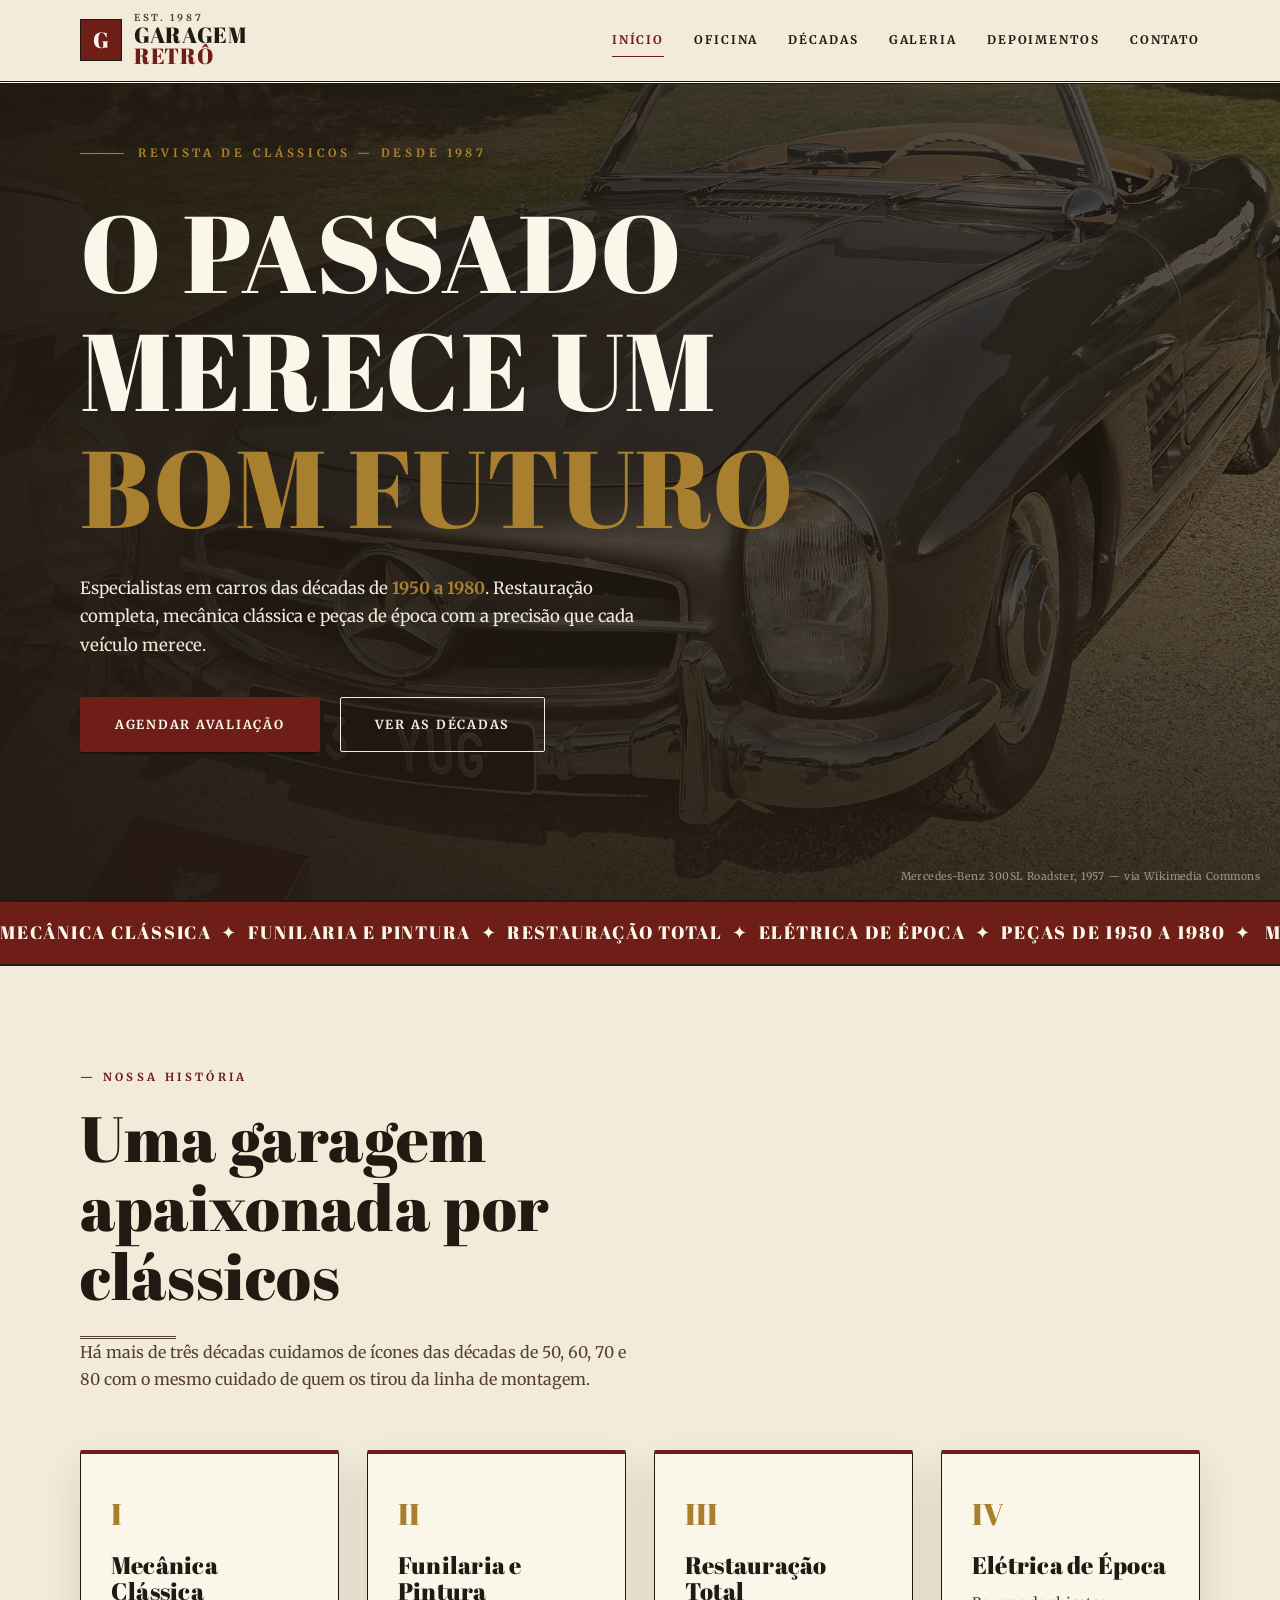
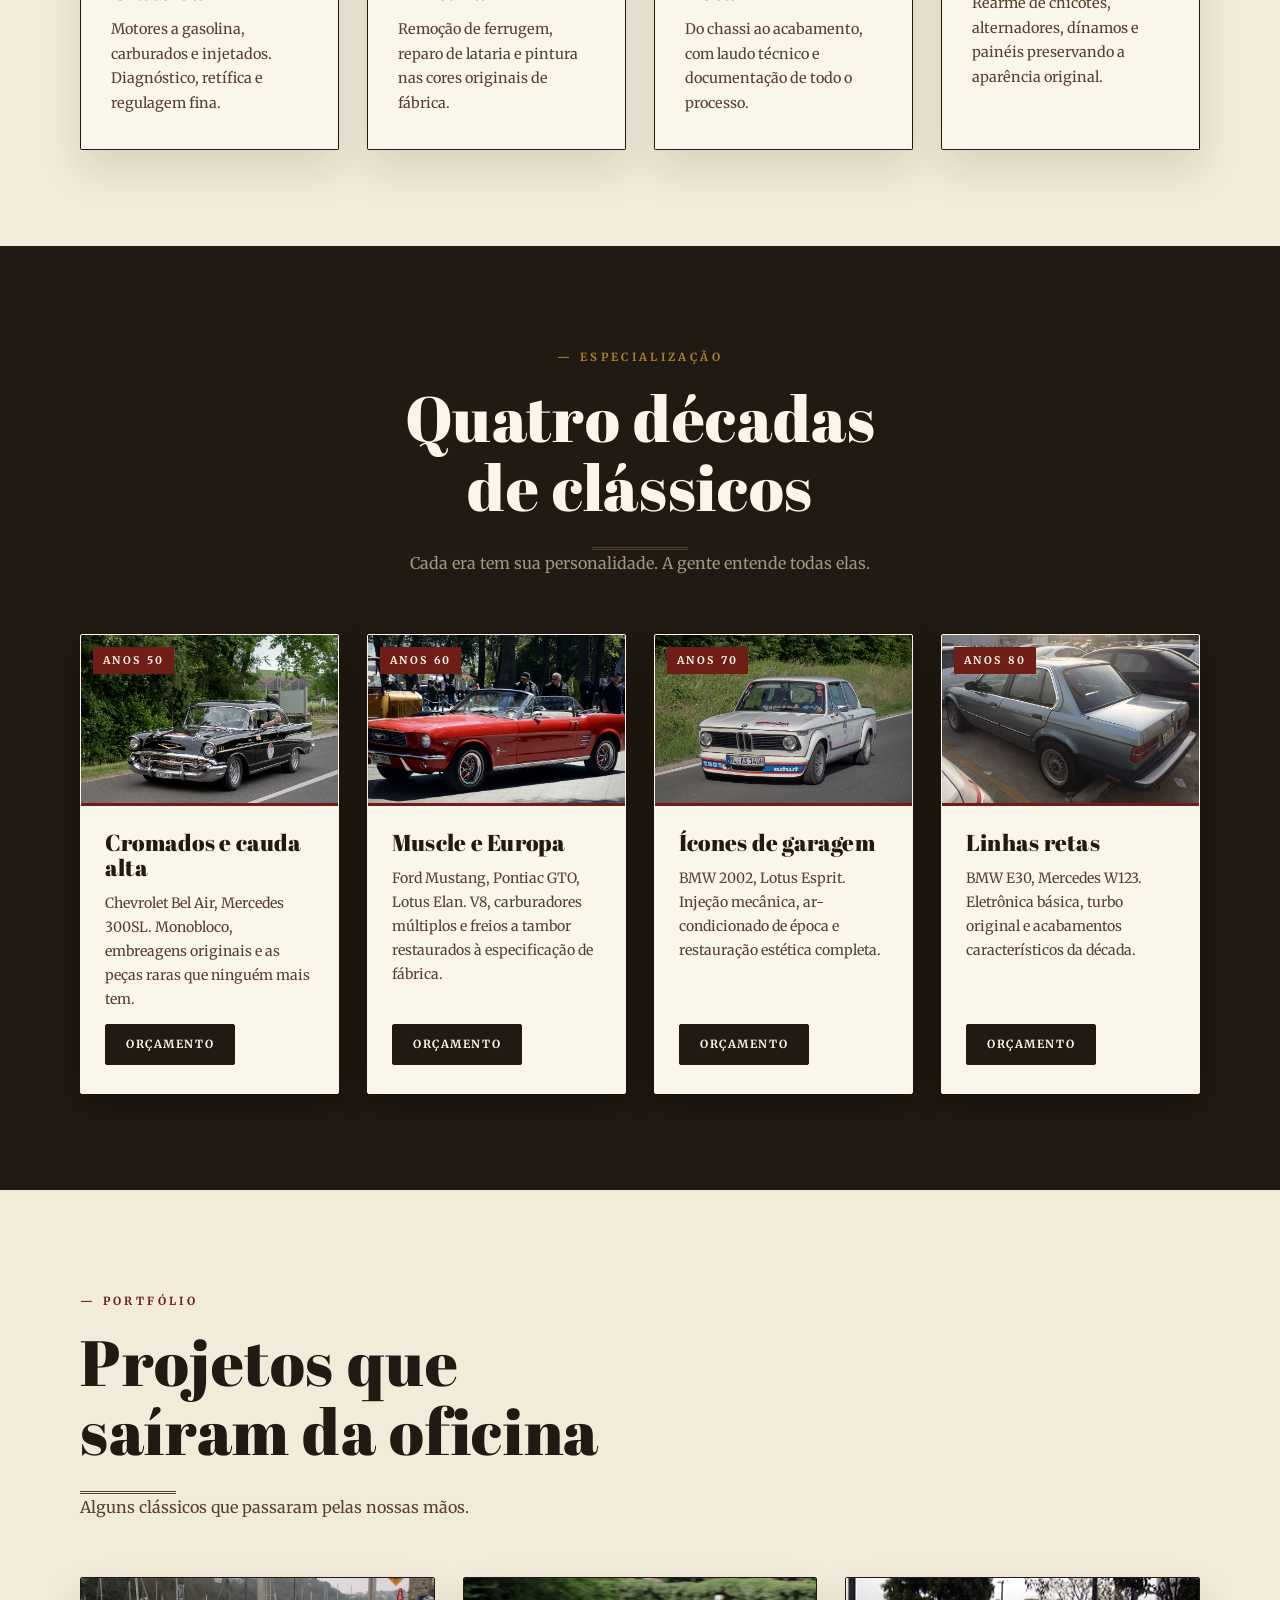
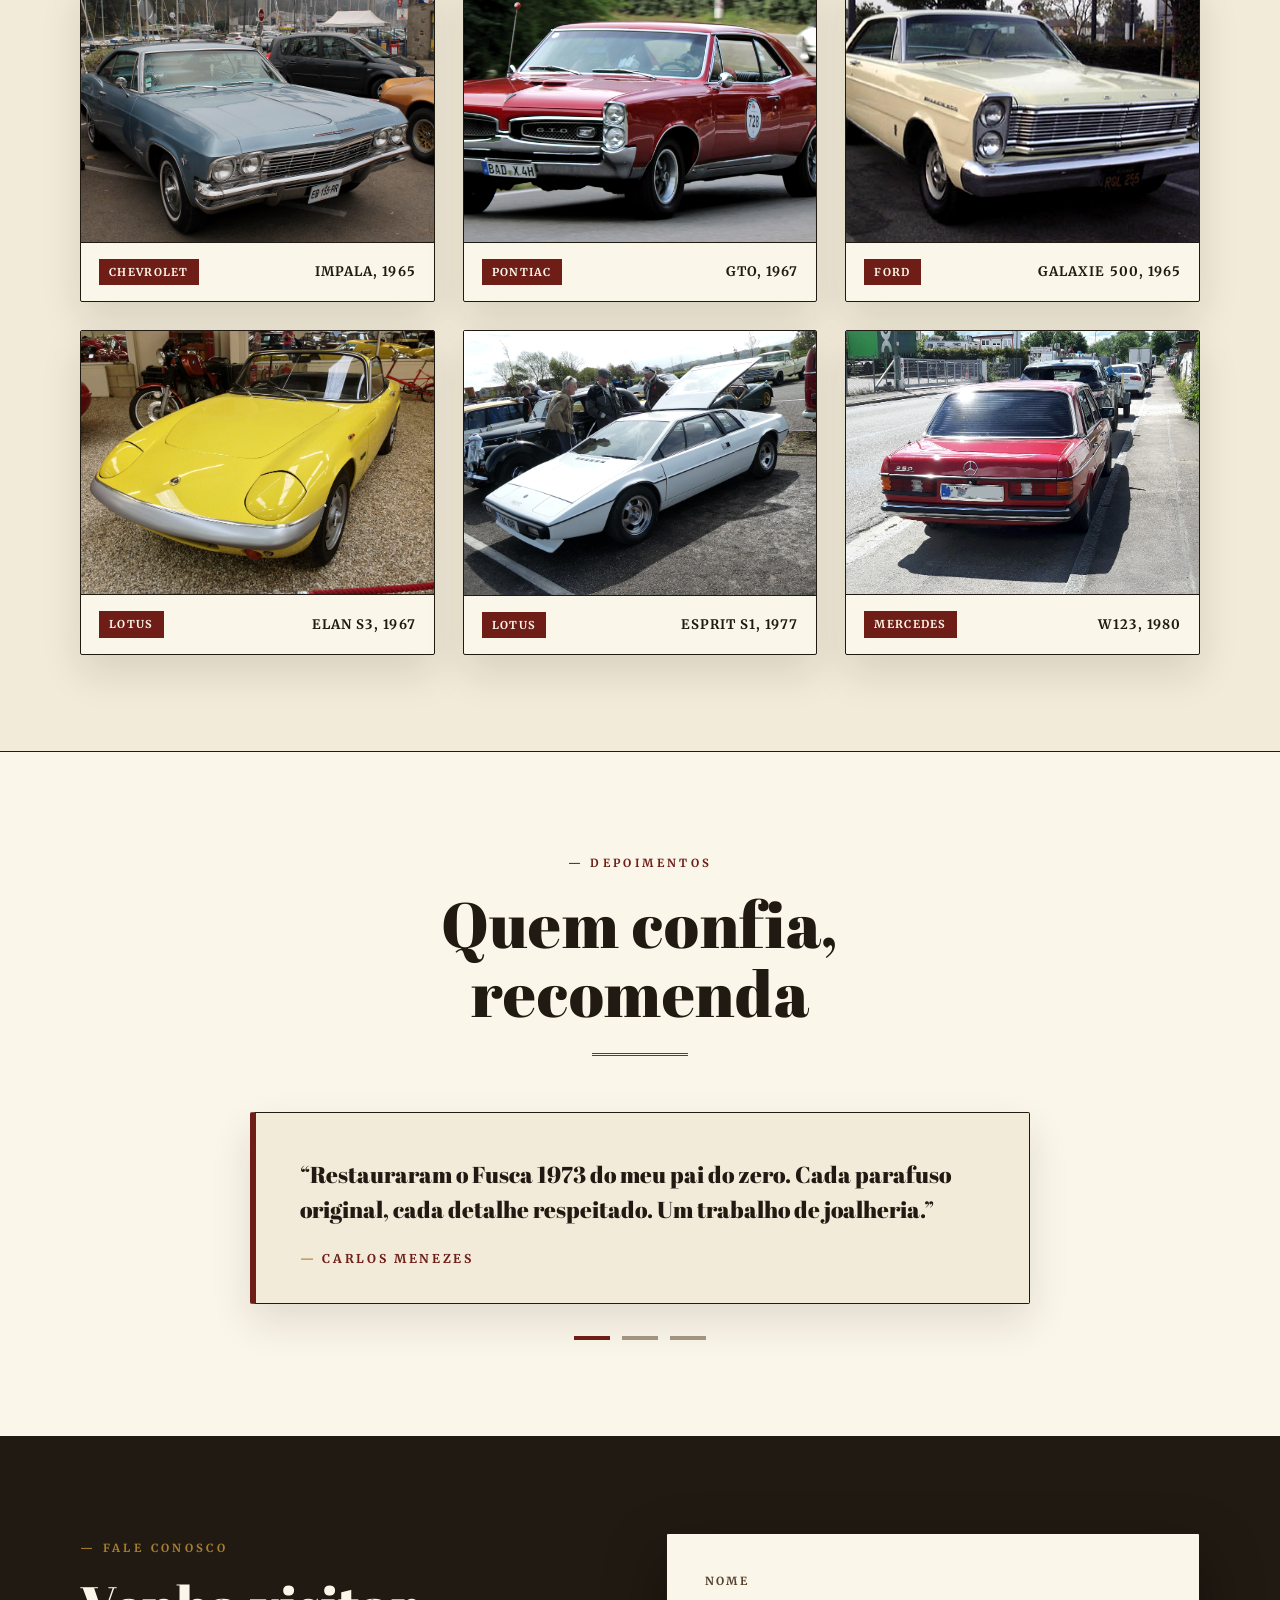
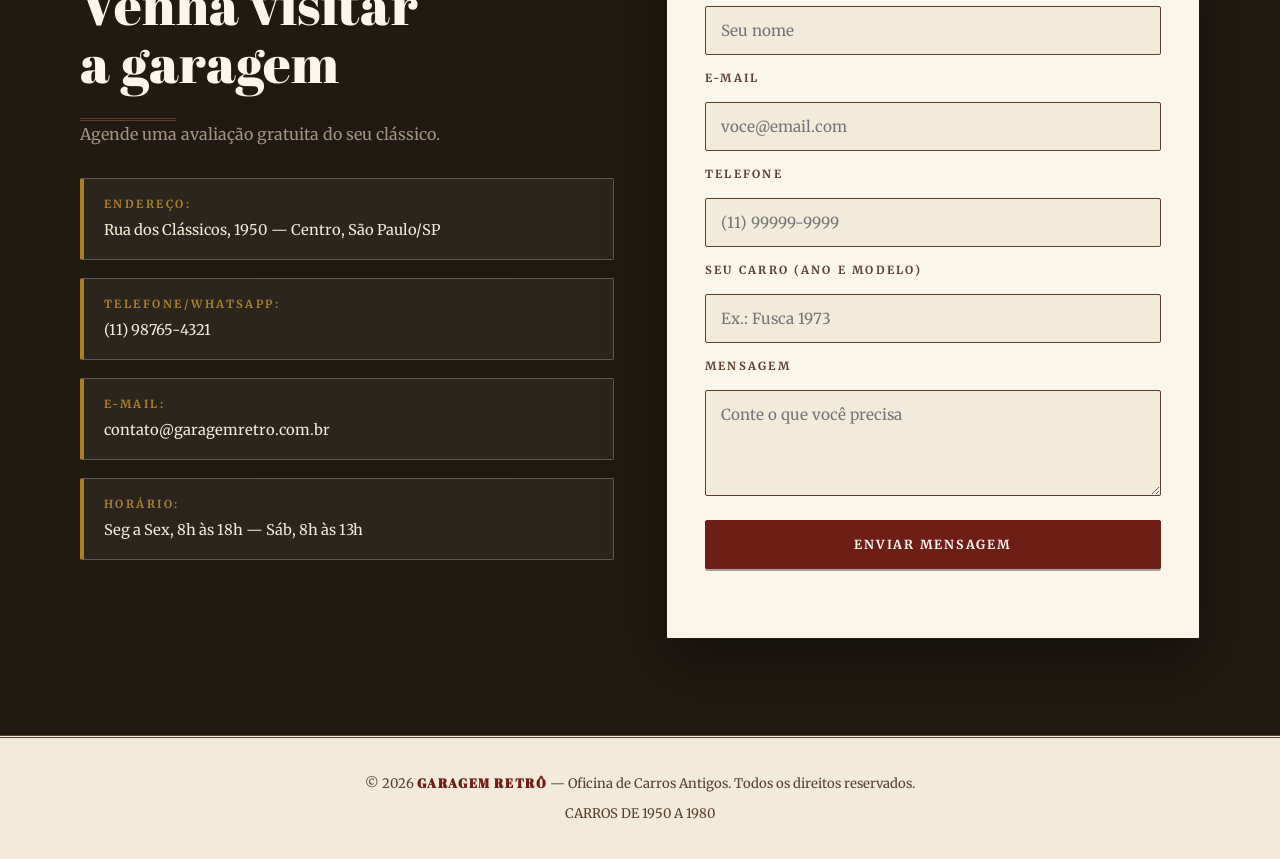
==== commit 965a60a2: "Redesenha site para editorial vintage e adiciona fotos de clássicos (Mercedes, BMW, Lotus, Chevrolet" ====
--- a/index.html
+++ b/index.html
@@ -7,40 +7,19 @@
   <title>GARAGEM RETRÔ — Carros 1950–1980</title>
   <link rel="preconnect" href="https://fonts.googleapis.com">
   <link rel="preconnect" href="https://fonts.gstatic.com" crossorigin>
-  <link href="https://fonts.googleapis.com/css2?family=Space+Grotesk:wght@400;500;600;700&display=swap" rel="stylesheet">
+  <link href="https://fonts.googleapis.com/css2?family=Abril+Fatface&family=Merriweather:ital,wght@0,300;0,400;0,700;1,400&display=swap" rel="stylesheet">
   <link rel="stylesheet" href="css/style.css">
 </head>
 <body>
-
-  <!-- ===== Sprites dos carros (silhuetas por década) ===== -->
-  <svg width="0" height="0" style="position:absolute" aria-hidden="true">
-    <symbol id="car-50" viewBox="0 0 480 220">
-      <path d="M25,138 L25,120 C28,96 55,85 85,82 L150,80 L185,58 L250,52 L330,62 L360,72 L395,90 L415,105 L425,118 L425,138 Z" fill="currentColor"/>
-      <circle cx="135" cy="150" r="44" fill="var(--wheel)"/>
-      <circle cx="365" cy="150" r="44" fill="var(--wheel)"/>
-    </symbol>
-    <symbol id="car-60" viewBox="0 0 480 220">
-      <path d="M20,138 L20,120 C25,98 45,86 80,80 L150,70 L210,56 L275,52 L340,60 L385,74 L410,95 L418,112 L418,138 Z" fill="currentColor"/>
-      <circle cx="135" cy="150" r="44" fill="var(--wheel)"/>
-      <circle cx="370" cy="150" r="44" fill="var(--wheel)"/>
-    </symbol>
-    <symbol id="car-70" viewBox="0 0 480 220">
-      <path d="M18,138 L18,122 C22,104 40,94 70,88 L110,84 L170,74 L240,58 L300,54 L350,60 L390,74 L408,92 L416,108 L416,138 Z" fill="currentColor"/>
-      <circle cx="140" cy="150" r="44" fill="var(--wheel)"/>
-      <circle cx="365" cy="150" r="44" fill="var(--wheel)"/>
-    </symbol>
-    <symbol id="car-80" viewBox="0 0 480 220">
-      <path d="M22,138 L22,122 L55,116 L80,96 L150,80 L280,70 L340,74 L375,84 L395,100 L405,114 L405,138 Z" fill="currentColor"/>
-      <circle cx="140" cy="150" r="44" fill="var(--wheel)"/>
-      <circle cx="365" cy="150" r="44" fill="var(--wheel)"/>
-    </symbol>
-  </svg>
 
   <header class="header" id="topo">
     <div class="container header-inner">
       <a href="#inicio" class="logo">
         <span class="logo-mark">G</span>
-        <span class="logo-text">GARAGEM <em>RETRÔ</em></span>
+        <span class="logo-text">
+          <small>Est. 1987</small>
+          GARAGEM <em>RETRÔ</em>
+        </span>
       </a>
       <nav class="nav" id="nav">
         <a href="#inicio">Início</a>
@@ -58,8 +37,11 @@
 
     <!-- ===== HERO ===== -->
     <section class="hero" id="inicio">
+      <div class="hero-backdrop" aria-hidden="true">
+        <img src="img/mercedes-300sl-1957.jpg" alt="" fetchpriority="high">
+      </div>
       <div class="container hero-content">
-        <span class="hero-badge" data-reveal>DESDE 1987</span>
+        <span class="hero-kicker" data-reveal>Revista de Clássicos — Desde 1987</span>
         <h1 class="hero-title" data-reveal>O PASSADO<br>MERECE UM<br><em>BOM FUTURO</em></h1>
         <p class="hero-sub" data-reveal>Especialistas em carros das décadas de <strong>1950 a 1980</strong>. Restauração completa, mecânica clássica e peças de época com a precisão que cada veículo merece.</p>
         <div class="hero-actions" data-reveal>
@@ -67,16 +49,14 @@
           <a href="#decadas" class="btn btn-outline">Ver as décadas</a>
         </div>
       </div>
-      <div class="hero-car" id="heroCar" aria-hidden="true">
-        <svg class="car-art" viewBox="0 0 480 220"><use href="#car-70"/></svg>
-      </div>
+      <p class="hero-credits">Mercedes-Benz 300SL Roadster, 1957 — via Wikimedia Commons</p>
     </section>
 
     <!-- ===== MARQUEE ===== -->
     <div class="marquee" aria-hidden="true">
       <div class="marquee-track">
-        <span>MECÂNICA CLÁSSICA&nbsp;&nbsp;&#10022;&nbsp;&nbsp;FUNILARIA E PINTURA&nbsp;&nbsp;&#10022;&nbsp;&nbsp;RESTAURAÇÃO TOTAL&nbsp;&nbsp;&#10022;&nbsp;&nbsp;ELÉTRICA DE ÉPOCA&nbsp;&nbsp;&#10022;&nbsp;&nbsp;PEÇAS DE 1950 A 1980&nbsp;&nbsp;&#10022;&nbsp;&nbsp;</span>
-        <span>MECÂNICA CLÁSSICA&nbsp;&nbsp;&#10022;&nbsp;&nbsp;FUNILARIA E PINTURA&nbsp;&nbsp;&#10022;&nbsp;&nbsp;RESTAURAÇÃO TOTAL&nbsp;&nbsp;&#10022;&nbsp;&nbsp;ELÉTRICA DE ÉPOCA&nbsp;&nbsp;&#10022;&nbsp;&nbsp;PEÇAS DE 1950 A 1980&nbsp;&nbsp;&#10022;&nbsp;&nbsp;</span>
+        <span>Mecânica Clássica&nbsp;&nbsp;&#10022;&nbsp;&nbsp;Funilaria e Pintura&nbsp;&nbsp;&#10022;&nbsp;&nbsp;Restauração Total&nbsp;&nbsp;&#10022;&nbsp;&nbsp;Elétrica de Época&nbsp;&nbsp;&#10022;&nbsp;&nbsp;Peças de 1950 a 1980&nbsp;&nbsp;&#10022;&nbsp;&nbsp;</span>
+        <span>Mecânica Clássica&nbsp;&nbsp;&#10022;&nbsp;&nbsp;Funilaria e Pintura&nbsp;&nbsp;&#10022;&nbsp;&nbsp;Restauração Total&nbsp;&nbsp;&#10022;&nbsp;&nbsp;Elétrica de Época&nbsp;&nbsp;&#10022;&nbsp;&nbsp;Peças de 1950 a 1980&nbsp;&nbsp;&#10022;&nbsp;&nbsp;</span>
       </div>
     </div>
 
@@ -86,27 +66,28 @@
         <div class="section-head">
           <span class="section-tag" data-reveal>Nossa história</span>
           <h2 data-reveal>Uma garagem<br>apaixonada por clássicos</h2>
+          <hr class="rule" data-reveal>
           <p data-reveal>Há mais de três décadas cuidamos de ícones das décadas de 50, 60, 70 e 80 com o mesmo cuidado de quem os tirou da linha de montagem.</p>
         </div>
 
         <div class="oficina-grid">
           <article class="press-card" data-reveal>
-            <span class="card-num">01</span>
+            <span class="card-num">I</span>
             <h3>Mecânica Clássica</h3>
             <p>Motores a gasolina, carburados e injetados. Diagnóstico, retífica e regulagem fina.</p>
           </article>
           <article class="press-card" data-reveal>
-            <span class="card-num">02</span>
+            <span class="card-num">II</span>
             <h3>Funilaria e Pintura</h3>
             <p>Remoção de ferrugem, reparo de lataria e pintura nas cores originais de fábrica.</p>
           </article>
           <article class="press-card" data-reveal>
-            <span class="card-num">03</span>
+            <span class="card-num">III</span>
             <h3>Restauração Total</h3>
             <p>Do chassi ao acabamento, com laudo técnico e documentação de todo o processo.</p>
           </article>
           <article class="press-card" data-reveal>
-            <span class="card-num">04</span>
+            <span class="card-num">IV</span>
             <h3>Elétrica de Época</h3>
             <p>Rearme de chicotes, alternadores, dínamos e painéis preservando a aparência original.</p>
           </article>
@@ -117,49 +98,58 @@
     <!-- ===== DÉCADAS ===== -->
     <section class="decadas" id="decadas">
       <div class="container">
-        <div class="section-head section-head-dark">
+        <div class="section-head section-head-dark center">
           <span class="section-tag" data-reveal>Especialização</span>
           <h2 data-reveal>Quatro décadas<br>de clássicos</h2>
+          <hr class="rule" data-reveal>
           <p data-reveal>Cada era tem sua personalidade. A gente entende todas elas.</p>
         </div>
 
         <div class="decadas-grid">
           <article class="era-card" data-reveal>
-            <div class="era-art"><svg class="car-art" viewBox="0 0 480 220"><use href="#car-50"/></svg></div>
-            <div class="era-body">
+            <div class="era-art">
+              <img src="img/chevrolet-belair-1957.jpg" alt="Chevrolet Bel Air 1957">
               <span class="era-year">ANOS 50</span>
+            </div>
+            <div class="era-body">
               <h3>Cromados e cauda alta</h3>
-              <p>Monobloco, embreagens originais, bateria de 6V e as peças raras que ninguém mais tem.</p>
-              <a href="#contato" class="btn btn-small">Orçamento</a>
-            </div>
-          </article>
-
-          <article class="era-card" data-reveal>
-            <div class="era-art"><svg class="car-art" viewBox="0 0 480 220"><use href="#car-60"/></svg></div>
-            <div class="era-body">
+              <p>Chevrolet Bel Air, Mercedes 300SL. Monobloco, embreagens originais e as peças raras que ninguém mais tem.</p>
+              <a href="#contato" class="btn btn-small">Orçamento</a>
+            </div>
+          </article>
+
+          <article class="era-card" data-reveal>
+            <div class="era-art">
+              <img src="img/ford-mustang-1966.jpg" alt="Ford Mustang 1966">
               <span class="era-year">ANOS 60</span>
+            </div>
+            <div class="era-body">
               <h3>Muscle e Europa</h3>
-              <p>V8, carburadores múltiplos e freios a tambor restaurados à especificação de fábrica.</p>
-              <a href="#contato" class="btn btn-small">Orçamento</a>
-            </div>
-          </article>
-
-          <article class="era-card" data-reveal>
-            <div class="era-art"><svg class="car-art" viewBox="0 0 480 220"><use href="#car-70"/></svg></div>
-            <div class="era-body">
+              <p>Ford Mustang, Pontiac GTO, Lotus Elan. V8, carburadores múltiplos e freios a tambor restaurados à especificação de fábrica.</p>
+              <a href="#contato" class="btn btn-small">Orçamento</a>
+            </div>
+          </article>
+
+          <article class="era-card" data-reveal>
+            <div class="era-art">
+              <img src="img/bmw-2002-1970.jpg" alt="BMW 2002 Turbo">
               <span class="era-year">ANOS 70</span>
+            </div>
+            <div class="era-body">
               <h3>Ícones de garagem</h3>
-              <p>Injeção mecânica, ar-condicionado de época e restauração estética completa.</p>
-              <a href="#contato" class="btn btn-small">Orçamento</a>
-            </div>
-          </article>
-
-          <article class="era-card" data-reveal>
-            <div class="era-art"><svg class="car-art" viewBox="0 0 480 220"><use href="#car-80"/></svg></div>
-            <div class="era-body">
+              <p>BMW 2002, Lotus Esprit. Injeção mecânica, ar-condicionado de época e restauração estética completa.</p>
+              <a href="#contato" class="btn btn-small">Orçamento</a>
+            </div>
+          </article>
+
+          <article class="era-card" data-reveal>
+            <div class="era-art">
+              <img src="img/bmw-e30-1985.jpg" alt="BMW E30 1985">
               <span class="era-year">ANOS 80</span>
+            </div>
+            <div class="era-body">
               <h3>Linhas retas</h3>
-              <p>Eletrônica básica, turbo original, adesivos e acabamentos característicos da década.</p>
+              <p>BMW E30, Mercedes W123. Eletrônica básica, turbo original e acabamentos característicos da década.</p>
               <a href="#contato" class="btn btn-small">Orçamento</a>
             </div>
           </article>
@@ -173,33 +163,34 @@
         <div class="section-head">
           <span class="section-tag" data-reveal>Portfólio</span>
           <h2 data-reveal>Projetos que<br>saíram da oficina</h2>
+          <hr class="rule" data-reveal>
           <p data-reveal>Alguns clássicos que passaram pelas nossas mãos.</p>
         </div>
 
         <div class="galeria-grid">
           <figure class="gallery-item" data-reveal>
-            <div class="gallery-art art-yellow"><svg class="car-art" viewBox="0 0 480 220"><use href="#car-50"/></svg></div>
-            <figcaption><span class="gallery-tag">1955</span> Sedã rabicho</figcaption>
-          </figure>
-          <figure class="gallery-item" data-reveal>
-            <div class="gallery-art"><svg class="car-art" viewBox="0 0 480 220"><use href="#car-50"/></svg></div>
-            <figcaption><span class="gallery-tag">1958</span> Restauração total</figcaption>
-          </figure>
-          <figure class="gallery-item" data-reveal>
-            <div class="gallery-art art-yellow"><svg class="car-art" viewBox="0 0 480 220"><use href="#car-60"/></svg></div>
-            <figcaption><span class="gallery-tag">1963</span> Cupê fastback</figcaption>
-          </figure>
-          <figure class="gallery-item" data-reveal>
-            <div class="gallery-art"><svg class="car-art" viewBox="0 0 480 220"><use href="#car-60"/></svg></div>
-            <figcaption><span class="gallery-tag">1967</span> Pintura original</figcaption>
-          </figure>
-          <figure class="gallery-item" data-reveal>
-            <div class="gallery-art art-yellow"><svg class="car-art" viewBox="0 0 480 220"><use href="#car-70"/></svg></div>
-            <figcaption><span class="gallery-tag">1972</span> Chassi refeito</figcaption>
-          </figure>
-          <figure class="gallery-item" data-reveal>
-            <div class="gallery-art"><svg class="car-art" viewBox="0 0 480 220"><use href="#car-80"/></svg></div>
-            <figcaption><span class="gallery-tag">1983</span> Hatch angular</figcaption>
+            <div class="gallery-art"><img src="img/chevrolet-impala-1965.jpg" alt="Chevrolet Impala 1965"></div>
+            <figcaption><span class="gallery-tag">Chevrolet</span> Impala, 1965</figcaption>
+          </figure>
+          <figure class="gallery-item" data-reveal>
+            <div class="gallery-art"><img src="img/pontiac-gto-1967.jpg" alt="Pontiac GTO 1967"></div>
+            <figcaption><span class="gallery-tag">Pontiac</span> GTO, 1967</figcaption>
+          </figure>
+          <figure class="gallery-item" data-reveal>
+            <div class="gallery-art"><img src="img/ford-galaxie-1965.jpg" alt="Ford Galaxie 500 1965"></div>
+            <figcaption><span class="gallery-tag">Ford</span> Galaxie 500, 1965</figcaption>
+          </figure>
+          <figure class="gallery-item" data-reveal>
+            <div class="gallery-art"><img src="img/lotus-elan-1967.jpg" alt="Lotus Elan S3 1967"></div>
+            <figcaption><span class="gallery-tag">Lotus</span> Elan S3, 1967</figcaption>
+          </figure>
+          <figure class="gallery-item" data-reveal>
+            <div class="gallery-art"><img src="img/lotus-esprit-1977.jpg" alt="Lotus Esprit S1 1977"></div>
+            <figcaption><span class="gallery-tag">Lotus</span> Esprit S1, 1977</figcaption>
+          </figure>
+          <figure class="gallery-item" data-reveal>
+            <div class="gallery-art"><img src="img/mercedes-w123-1980.jpg" alt="Mercedes-Benz W123 1980"></div>
+            <figcaption><span class="gallery-tag">Mercedes</span> W123, 1980</figcaption>
           </figure>
         </div>
       </div>
@@ -208,23 +199,24 @@
     <!-- ===== DEPOIMENTOS ===== -->
     <section class="depoimentos" id="depoimentos">
       <div class="container">
-        <div class="section-head">
+        <div class="section-head center">
           <span class="section-tag" data-reveal>Depoimentos</span>
           <h2 data-reveal>Quem confia,<br>recomenda</h2>
+          <hr class="rule" data-reveal>
         </div>
 
         <div class="depoimentos-slider" id="depoSlider">
           <article class="depoimento" data-index="0">
             <p class="depoimento-texto">&ldquo;Restauraram o Fusca 1973 do meu pai do zero. Cada parafuso original, cada detalhe respeitado. Um trabalho de joalheria.&rdquo;</p>
-            <p class="depoimento-autor">CARLOS MENEZES</p>
+            <p class="depoimento-autor">Carlos Menezes</p>
           </article>
           <article class="depoimento" data-index="1">
             <p class="depoimento-texto">&ldquo;Meu Opala 1978 voltou a rodar melhor do que quando saiu da concessionária. Equipe apaixonada e honesta.&rdquo;</p>
-            <p class="depoimento-autor">FERNANDA LIMA</p>
+            <p class="depoimento-autor">Fernanda Lima</p>
           </article>
           <article class="depoimento" data-index="2">
             <p class="depoimento-texto">&ldquo;Levaram dois anos para a restauração do meu Galaxie 500, mas o resultado superou todas as expectativas.&rdquo;</p>
-            <p class="depoimento-autor">ROBERTO SALLES</p>
+            <p class="depoimento-autor">Roberto Salles</p>
           </article>
         </div>
         <div class="depoimentos-nav" id="depoNav">
@@ -241,6 +233,7 @@
         <div class="contato-info">
           <span class="section-tag" data-reveal>Fale conosco</span>
           <h2 data-reveal>Venha visitar<br>a garagem</h2>
+          <hr class="rule" data-reveal>
           <p data-reveal>Agende uma avaliação gratuita do seu clássico.</p>
           <ul class="contato-lista" data-reveal>
             <li><strong>Endereço:</strong> Rua dos Clássicos, 1950 — Centro, São Paulo/SP</li>
@@ -275,7 +268,7 @@
 
   <footer class="footer">
     <div class="container footer-inner">
-      <p>&copy; <span id="anoAtual"></span> GARAGEM RETRÔ — Oficina de Carros Antigos. Todos os direitos reservados.</p>
+      <p>&copy; <span id="anoAtual"></span> <strong>GARAGEM RETRÔ</strong> — Oficina de Carros Antigos. Todos os direitos reservados.</p>
       <p>CARROS DE 1950 A 1980</p>
     </div>
   </footer>
--- a/css/style.css
+++ b/css/style.css
@@ -1,25 +1,30 @@
 /* ============================================================
-   GARAGEM RETRÔ — Kinetic / Neo Brutalism
-   60% preto | 30% branco | 10% amarelo
-   Design system: ui-ux-pro-max (Space Grotesk, 0px radius,
-   2px borders, hard offset shadows, mechanical press)
+   GARAGEM RETRÔ — Editorial Vintage
+   Abril Fatface (display) + Merriweather (body)
+   Paleta: papel creme | tinta | vinho | dourado | oliva
+   Design: capa de revista clássica de automóveis
    ============================================================ */
 
 :root {
-  --c-preto: #000000;
-  --c-preto-suave: #09090b;
-  --c-branco: #ffffff;
-  --c-branco-quente: #fafafa;
-  --c-amarelo: #dfe104;
-  --c-amarelo-escuro: #b0b30a;
-  --c-cinza: #3f3f46;
-  --c-cinza-claro: #d4d4d8;
-  --fonte: 'Space Grotesk', sans-serif;
-  --raio: 0px;
-  --borda: 2px solid var(--c-preto);
-  --sombra-dura: 8px 8px 0 var(--c-preto);
-  --sombra-dura-p: 12px 12px 0 var(--c-preto);
-  --press: 0.1s ease;
+  --c-papel: #f2ebd9;
+  --c-papel-2: #fbf6ea;
+  --c-papel-3: #e7ddc4;
+  --c-tinta: #211a12;
+  --c-marrom: #57402e;
+  --c-vinho: #6e1d17;
+  --c-dourado: #a87f2e;
+  --c-oliva: #4d5d3c;
+  --c-cinza: #7a6f60;
+  --c-cinza-claro: #a29480;
+
+  --f-display: 'Abril Fatface', Georgia, serif;
+  --f-body: 'Merriweather', Georgia, serif;
+
+  --raio: 2px;
+  --borda: 1px solid var(--c-tinta);
+  --borda-fina: 1px solid rgba(33, 26, 18, 0.35);
+  --sombra-suave: 0 18px 40px rgba(33, 26, 18, 0.12);
+  --press: 0.2s ease;
 }
 
 * {
@@ -33,10 +38,14 @@
 }
 
 body {
-  font-family: var(--fonte);
-  background: var(--c-branco);
-  color: var(--c-preto);
-  line-height: 1.55;
+  font-family: var(--f-body);
+  font-size: 16px;
+  background: var(--c-papel);
+  background-image:
+    radial-gradient(rgba(33, 26, 18, 0.05) 1px, transparent 1px);
+  background-size: 24px 24px;
+  color: var(--c-tinta);
+  line-height: 1.7;
   -webkit-font-smoothing: antialiased;
 }
 
@@ -46,10 +55,10 @@
 }
 
 h1, h2, h3 {
-  font-weight: 700;
-  line-height: 0.95;
-  letter-spacing: -0.02em;
-  text-transform: uppercase;
+  font-family: var(--f-display);
+  font-weight: 400;
+  line-height: 1.08;
+  letter-spacing: 0.01em;
 }
 
 p {
@@ -66,8 +75,16 @@
 }
 
 button {
-  font-family: var(--fonte);
+  font-family: var(--f-body);
   cursor: pointer;
+}
+
+/* Filetes editoriais */
+.rule {
+  border: none;
+  border-top: 3px double var(--c-marrom);
+  width: 96px;
+  margin-block: 26px 0;
 }
 
 /* ===== Header ===== */
@@ -75,15 +92,16 @@
   position: fixed;
   inset: 0 0 auto 0;
   z-index: 100;
-  background: var(--c-preto);
-  border-bottom: 2px solid var(--c-amarelo);
+  background: var(--c-papel);
+  border-bottom: 1px solid var(--c-tinta);
+  box-shadow: 0 1px 0 var(--c-papel-2), 0 2px 0 var(--c-tinta);
 }
 
 .header-inner {
   display: flex;
   align-items: center;
   justify-content: space-between;
-  padding-block: 12px;
+  padding-block: 14px;
 }
 
 .logo {
@@ -91,58 +109,73 @@
   align-items: center;
   gap: 12px;
   text-decoration: none;
-  color: var(--c-branco);
-  font-weight: 700;
-  font-size: 1.25rem;
-  letter-spacing: -0.02em;
+  color: var(--c-tinta);
+  font-family: var(--f-display);
+  font-size: 1.35rem;
+  letter-spacing: 0.03em;
   text-transform: uppercase;
 }
 
 .logo-mark {
   display: grid;
   place-items: center;
-  width: 38px;
-  height: 38px;
-  background: var(--c-amarelo);
-  color: var(--c-preto);
-  font-weight: 700;
-  border: 2px solid var(--c-branco);
+  width: 42px;
+  height: 42px;
+  border: 1px solid var(--c-tinta);
+  background: var(--c-vinho);
+  color: var(--c-papel-2);
+  font-family: var(--f-display);
+  font-size: 1.4rem;
+}
+
+.logo-text {
+  display: flex;
+  flex-direction: column;
+  line-height: 1;
+}
+
+.logo-text small {
+  font-family: var(--f-body);
+  font-size: 0.6rem;
+  font-weight: 700;
+  letter-spacing: 0.28em;
+  color: var(--c-marrom);
 }
 
 .logo em {
   font-style: normal;
-  color: var(--c-amarelo);
+  color: var(--c-vinho);
 }
 
 .nav {
   display: flex;
-  gap: 26px;
+  gap: 30px;
 }
 
 .nav a {
-  color: var(--c-branco);
+  color: var(--c-tinta);
   text-decoration: none;
-  font-size: 0.8rem;
-  font-weight: 600;
-  letter-spacing: 0.14em;
-  text-transform: uppercase;
-  padding: 6px 2px;
-  border-bottom: 2px solid transparent;
+  font-size: 0.74rem;
+  font-weight: 700;
+  letter-spacing: 0.16em;
+  text-transform: uppercase;
+  padding: 6px 0;
+  border-bottom: 1px solid transparent;
   transition: color var(--press), border-color var(--press);
 }
 
 .nav a:hover,
 .nav a.active {
-  color: var(--c-amarelo);
-  border-bottom-color: var(--c-amarelo);
+  color: var(--c-vinho);
+  border-bottom-color: var(--c-vinho);
 }
 
 .menu-toggle {
   display: none;
   background: none;
-  border: 2px solid var(--c-branco);
-  color: var(--c-branco);
-  font-size: 1.3rem;
+  border: 1px solid var(--c-tinta);
+  color: var(--c-tinta);
+  font-size: 1.2rem;
   width: 40px;
   height: 40px;
 }
@@ -152,171 +185,191 @@
   position: relative;
   min-height: 100vh;
   display: flex;
-  align-items: flex-end;
-  background: var(--c-preto);
-  color: var(--c-branco);
+  align-items: stretch;
+  background: var(--c-tinta);
+  color: var(--c-papel-2);
   overflow: hidden;
-  padding-top: 90px;
+  padding-top: 72px;
+}
+
+.hero-backdrop {
+  position: absolute;
+  inset: 0;
+  z-index: 0;
+}
+
+.hero-backdrop img {
+  width: 100%;
+  height: 100%;
+  object-fit: cover;
+  opacity: 0.42;
+  filter: grayscale(0.35) sepia(0.18) contrast(1.05);
 }
 
 .hero::after {
   content: '';
   position: absolute;
-  right: -120px;
-  bottom: -120px;
-  width: 420px;
-  height: 420px;
-  border: 2px solid var(--c-amarelo);
-  pointer-events: none;
+  inset: 0;
+  z-index: 1;
+  background:
+    linear-gradient(to right, rgba(33, 26, 18, 0.92) 0%, rgba(33, 26, 18, 0.62) 45%, rgba(33, 26, 18, 0.35) 100%),
+    linear-gradient(to top, rgba(33, 26, 18, 0.55), transparent 40%);
 }
 
 .hero-content {
   position: relative;
   z-index: 2;
-  padding-bottom: 40px;
-}
-
-.hero-badge {
-  display: inline-block;
-  background: var(--c-amarelo);
-  color: var(--c-preto);
-  font-weight: 700;
-  font-size: 0.78rem;
-  letter-spacing: 0.18em;
-  text-transform: uppercase;
-  padding: 8px 14px;
-  border: 2px solid var(--c-branco);
-  margin-bottom: 26px;
-  box-shadow: 6px 6px 0 var(--c-branco);
+  align-self: center;
+  padding-block: 60px 40px;
+}
+
+.hero-kicker {
+  display: flex;
+  align-items: center;
+  gap: 14px;
+  font-size: 0.72rem;
+  font-weight: 700;
+  letter-spacing: 0.32em;
+  text-transform: uppercase;
+  color: var(--c-dourado);
+  margin-bottom: 30px;
+}
+
+.hero-kicker::before {
+  content: '';
+  width: 44px;
+  height: 1px;
+  background: var(--c-dourado);
 }
 
 .hero-title {
-  font-size: clamp(2.8rem, 10vw, 6.5rem);
-  letter-spacing: -0.03em;
+  font-size: clamp(3rem, 9vw, 6.8rem);
+  letter-spacing: 0.005em;
   max-width: 900px;
 }
 
 .hero-title em {
   font-style: normal;
-  color: var(--c-amarelo);
+  color: var(--c-dourado);
   display: inline-block;
 }
 
 .hero-sub {
-  font-size: 1.1rem;
+  font-size: 1.05rem;
   max-width: 560px;
-  margin-block: 22px 34px;
+  margin-block: 28px 38px;
+  color: var(--c-papel);
+}
+
+.hero-sub strong {
+  color: var(--c-dourado);
+  font-weight: 700;
+}
+
+.hero-actions {
+  display: flex;
+  gap: 20px;
+  flex-wrap: wrap;
+}
+
+.hero-credits {
+  position: absolute;
+  bottom: 14px;
+  right: 20px;
+  z-index: 2;
+  font-size: 0.66rem;
   color: var(--c-cinza-claro);
-}
-
-.hero-sub strong {
-  color: var(--c-amarelo);
-  font-weight: 700;
-}
-
-.hero-actions {
-  display: flex;
-  gap: 18px;
-  flex-wrap: wrap;
-}
-
-.hero-car {
-  position: relative;
-  z-index: 1;
-  width: 100%;
-  max-width: 720px;
-  margin: 30px auto -10px;
-  color: var(--c-amarelo);
-  --wheel: var(--c-branco);
-  filter: drop-shadow(10px 10px 0 rgba(223, 225, 4, 0.25));
+  letter-spacing: 0.04em;
 }
 
 /* ===== Botões ===== */
 .btn {
   display: inline-block;
-  padding: 15px 30px;
-  border: 2px solid var(--c-preto);
+  padding: 16px 34px;
+  border: 1px solid var(--c-tinta);
   border-radius: var(--raio);
-  font-family: var(--fonte);
-  font-weight: 700;
-  font-size: 0.85rem;
-  letter-spacing: 0.1em;
+  font-family: var(--f-body);
+  font-weight: 700;
+  font-size: 0.78rem;
+  letter-spacing: 0.14em;
   text-transform: uppercase;
   text-decoration: none;
   cursor: pointer;
-  transition: transform var(--press), box-shadow var(--press), background var(--press), color var(--press);
+  transition: background var(--press), color var(--press), box-shadow var(--press);
 }
 
 .btn:hover {
-  transform: translate(-3px, -3px);
-}
-
-.btn:active {
-  transform: translate(3px, 3px);
-  box-shadow: none !important;
+  transform: translateY(-2px);
 }
 
 .btn-primary {
-  background: var(--c-amarelo);
-  color: var(--c-preto);
-  box-shadow: 6px 6px 0 var(--c-branco);
+  background: var(--c-vinho);
+  border-color: var(--c-vinho);
+  color: var(--c-papel-2);
+  box-shadow: 0 2px 0 rgba(0, 0, 0, 0.35);
 }
 
 .btn-primary:hover {
-  background: var(--c-amarelo-escuro);
+  background: #57150f;
+  color: var(--c-papel-2);
 }
 
 .btn-outline {
-  border-color: var(--c-branco);
-  color: var(--c-branco);
-  box-shadow: 6px 6px 0 var(--c-branco);
+  border-color: var(--c-papel);
+  color: var(--c-papel);
+  background: transparent;
 }
 
 .btn-outline:hover {
-  background: var(--c-branco);
-  color: var(--c-preto);
+  background: var(--c-papel);
+  color: var(--c-tinta);
 }
 
 .btn-small {
-  padding: 10px 18px;
-  font-size: 0.75rem;
-  background: var(--c-preto);
-  color: var(--c-branco);
-  box-shadow: 4px 4px 0 var(--c-amarelo);
-  border-color: var(--c-preto);
+  padding: 10px 20px;
+  font-size: 0.7rem;
+  background: var(--c-tinta);
+  color: var(--c-papel-2);
+  border-color: var(--c-tinta);
 }
 
 .btn-small:hover {
-  background: var(--c-amarelo);
-  color: var(--c-preto);
+  background: var(--c-vinho);
+  border-color: var(--c-vinho);
+  color: var(--c-papel-2);
 }
 
 .btn-block {
   width: 100%;
 }
 
-/* ===== Marquee ===== */
+/* ===== Filete decorativo ===== */
 .marquee {
-  background: var(--c-amarelo);
-  color: var(--c-preto);
-  border-block: 2px solid var(--c-preto);
+  background: var(--c-vinho);
+  color: var(--c-papel-2);
+  border-block: 2px solid var(--c-tinta);
   overflow: hidden;
   white-space: nowrap;
-  padding-block: 14px;
+  padding-block: 16px;
 }
 
 .marquee-track {
   display: inline-flex;
-  animation: marquee 22s linear infinite;
+  animation: marquee 30s linear infinite;
   will-change: transform;
 }
 
 .marquee-track span {
-  font-weight: 700;
-  font-size: 1.05rem;
-  letter-spacing: 0.08em;
+  font-family: var(--f-display);
+  font-size: 1.1rem;
+  letter-spacing: 0.1em;
   text-transform: uppercase;
   padding-right: 4px;
+}
+
+.marquee-track em {
+  font-style: normal;
+  color: var(--c-dourado);
 }
 
 @keyframes marquee {
@@ -326,167 +379,195 @@
 
 /* ===== Seções ===== */
 section {
-  padding-block: 90px;
+  padding-block: 96px;
 }
 
 .section-head {
-  max-width: 680px;
-  margin-bottom: 52px;
+  max-width: 700px;
+  margin-bottom: 56px;
+}
+
+.section-head.center {
+  margin-inline: auto;
+  text-align: center;
+}
+
+.section-head.center .rule {
+  margin-inline: auto;
 }
 
 .section-head h2 {
-  font-size: clamp(2.2rem, 6vw, 3.8rem);
-  margin-bottom: 18px;
+  font-size: clamp(2.4rem, 6vw, 4rem);
+  margin-bottom: 20px;
+  color: var(--c-tinta);
 }
 
 .section-head p {
-  color: var(--c-cinza);
-  max-width: 540px;
+  color: var(--c-marrom);
+  max-width: 560px;
+  font-size: 1rem;
+}
+
+.section-head.center p {
+  margin-inline: auto;
 }
 
 .section-tag {
   display: inline-block;
   font-weight: 700;
-  font-size: 0.72rem;
-  letter-spacing: 0.22em;
-  text-transform: uppercase;
-  background: var(--c-amarelo);
-  color: var(--c-preto);
-  border: 2px solid var(--c-preto);
-  padding: 6px 12px;
-  margin-bottom: 22px;
-  box-shadow: 4px 4px 0 var(--c-preto);
-}
-
-/* ===== Cards com "pressão mecânica" ===== */
+  font-size: 0.7rem;
+  letter-spacing: 0.3em;
+  text-transform: uppercase;
+  color: var(--c-vinho);
+  margin-bottom: 16px;
+}
+
+.section-tag::before {
+  content: '\2014\00a0';
+}
+
+/* ===== Cards editoriais ===== */
 .press-card {
-  background: var(--c-branco);
-  border: var(--borda);
+  background: var(--c-papel-2);
+  border: 1px solid var(--c-tinta);
+  border-top: 4px solid var(--c-vinho);
   border-radius: var(--raio);
-  box-shadow: var(--sombra-dura);
-  padding: 30px 26px;
+  box-shadow: var(--sombra-suave);
+  padding: 34px 30px;
   transition: transform var(--press), box-shadow var(--press);
   cursor: default;
 }
 
 .press-card:hover {
-  transform: translate(-3px, -3px);
-  box-shadow: var(--sombra-dura-p);
-}
-
-.press-card:active {
-  transform: translate(3px, 3px);
-  box-shadow: 4px 4px 0 var(--c-preto);
+  transform: translateY(-4px);
+  box-shadow: 0 24px 48px rgba(33, 26, 18, 0.16);
 }
 
 .card-num {
-  display: inline-block;
-  font-weight: 700;
-  font-size: 0.75rem;
-  letter-spacing: 0.15em;
-  background: var(--c-preto);
-  color: var(--c-amarelo);
-  padding: 4px 10px;
-  margin-bottom: 18px;
-  border: 2px solid var(--c-preto);
+  display: block;
+  font-family: var(--f-display);
+  font-size: 1.9rem;
+  color: var(--c-dourado);
+  margin-bottom: 14px;
 }
 
 .press-card h3 {
-  font-size: 1.4rem;
-  margin-bottom: 10px;
+  font-size: 1.5rem;
+  margin-bottom: 12px;
 }
 
 .press-card p {
-  font-size: 0.95rem;
-  color: var(--c-cinza);
+  font-size: 0.9rem;
+  color: var(--c-marrom);
 }
 
 /* ===== A Oficina ===== */
 .oficina {
-  background: var(--c-branco);
+  background: var(--c-papel);
 }
 
 .oficina-grid {
   display: grid;
   grid-template-columns: repeat(4, 1fr);
-  gap: 26px;
+  gap: 28px;
 }
 
 /* ===== Décadas ===== */
 .decadas {
-  background: var(--c-preto);
-  color: var(--c-branco);
+  background: var(--c-tinta);
+  color: var(--c-papel-2);
 }
 
 .section-head-dark h2 {
-  color: var(--c-branco);
+  color: var(--c-papel-2);
 }
 
 .section-head-dark p {
   color: var(--c-cinza-claro);
+}
+
+.section-head-dark .section-tag {
+  color: var(--c-dourado);
 }
 
 .decadas-grid {
   display: grid;
   grid-template-columns: repeat(4, 1fr);
-  gap: 26px;
+  gap: 28px;
 }
 
 .era-card {
-  background: var(--c-branco);
-  color: var(--c-preto);
-  border: 2px solid var(--c-branco);
+  background: var(--c-papel-2);
+  color: var(--c-tinta);
+  border: 1px solid var(--c-papel-2);
   border-radius: var(--raio);
-  box-shadow: 8px 8px 0 var(--c-amarelo);
+  box-shadow: 0 10px 30px rgba(0, 0, 0, 0.35);
   transition: transform var(--press), box-shadow var(--press);
   display: flex;
   flex-direction: column;
+  overflow: hidden;
 }
 
 .era-card:hover {
-  transform: translate(-3px, -3px);
-  box-shadow: 12px 12px 0 var(--c-amarelo);
-}
-
-.era-card:active {
-  transform: translate(3px, 3px);
-  box-shadow: 4px 4px 0 var(--c-amarelo);
+  transform: translateY(-4px);
+  box-shadow: 0 18px 40px rgba(0, 0, 0, 0.45);
 }
 
 .era-art {
-  border-bottom: 2px solid var(--c-preto);
-  padding: 18px 14px 6px;
-  color: var(--c-preto);
-  --wheel: var(--c-preto);
-  background: var(--c-branco-quente);
+  position: relative;
+  aspect-ratio: 3 / 2;
+  overflow: hidden;
+  border-bottom: 3px solid var(--c-vinho);
+}
+
+.era-art img {
+  width: 100%;
+  height: 100%;
+  object-fit: cover;
+  filter: grayscale(0.2) contrast(1.05);
+  transition: transform 0.5s ease;
+}
+
+.era-card:hover .era-art img {
+  transform: scale(1.05);
+}
+
+.era-art::after {
+  content: '';
+  position: absolute;
+  inset: 0;
+  box-shadow: inset 0 0 60px rgba(33, 26, 18, 0.25);
+  pointer-events: none;
+}
+
+.era-year {
+  position: absolute;
+  top: 12px;
+  left: 12px;
+  z-index: 2;
+  font-weight: 700;
+  font-size: 0.66rem;
+  letter-spacing: 0.22em;
+  background: var(--c-vinho);
+  color: var(--c-papel-2);
+  padding: 5px 10px;
 }
 
 .era-body {
-  padding: 22px 22px 26px;
+  padding: 24px 24px 28px;
   display: flex;
   flex-direction: column;
   gap: 12px;
   flex: 1;
 }
 
-.era-year {
-  align-self: flex-start;
-  font-weight: 700;
-  font-size: 0.7rem;
-  letter-spacing: 0.2em;
-  background: var(--c-amarelo);
-  color: var(--c-preto);
-  border: 2px solid var(--c-preto);
-  padding: 4px 10px;
-}
-
 .era-body h3 {
-  font-size: 1.35rem;
+  font-size: 1.45rem;
 }
 
 .era-body p {
-  font-size: 0.92rem;
-  color: var(--c-cinza);
+  font-size: 0.88rem;
+  color: var(--c-marrom);
   flex: 1;
 }
 
@@ -496,93 +577,95 @@
 
 /* ===== Galeria ===== */
 .galeria {
-  background: var(--c-branco);
+  background: var(--c-papel);
 }
 
 .galeria-grid {
   display: grid;
   grid-template-columns: repeat(3, 1fr);
-  gap: 26px;
+  gap: 28px;
 }
 
 .gallery-item {
-  background: var(--c-branco);
-  border: var(--borda);
+  background: var(--c-papel-2);
+  border: 1px solid var(--c-tinta);
   border-radius: var(--raio);
-  box-shadow: var(--sombra-dura);
+  box-shadow: var(--sombra-suave);
   transition: transform var(--press), box-shadow var(--press);
   cursor: pointer;
+  overflow: hidden;
 }
 
 .gallery-item:hover {
-  transform: translate(-3px, -3px);
-  box-shadow: var(--sombra-dura-p);
-}
-
-.gallery-item:active {
-  transform: translate(3px, 3px);
-  box-shadow: 4px 4px 0 var(--c-preto);
+  transform: translateY(-4px);
+  box-shadow: 0 24px 48px rgba(33, 26, 18, 0.16);
 }
 
 .gallery-art {
-  padding: 20px 16px 4px;
-  border-bottom: 2px solid var(--c-preto);
-  background: var(--c-branco-quente);
-  color: var(--c-preto);
-  --wheel: var(--c-preto);
-}
-
-.art-yellow {
-  background: var(--c-amarelo);
-  color: var(--c-preto);
-  --wheel: var(--c-preto);
-  border-bottom-color: var(--c-preto);
+  aspect-ratio: 4 / 3;
+  overflow: hidden;
+  position: relative;
+  border-bottom: 1px solid var(--c-tinta);
+}
+
+.gallery-art img {
+  width: 100%;
+  height: 100%;
+  object-fit: cover;
+  filter: grayscale(0.15) contrast(1.05);
+  transition: transform 0.5s ease;
+}
+
+.gallery-item:hover .gallery-art img {
+  transform: scale(1.05);
 }
 
 .gallery-item figcaption {
   display: flex;
   align-items: center;
+  justify-content: space-between;
   gap: 12px;
   padding: 16px 18px;
-  font-weight: 600;
-  font-size: 0.9rem;
-  text-transform: uppercase;
-  letter-spacing: 0.05em;
+  font-size: 0.82rem;
+  font-weight: 700;
+  text-transform: uppercase;
+  letter-spacing: 0.08em;
+  color: var(--c-tinta);
 }
 
 .gallery-tag {
-  background: var(--c-preto);
-  color: var(--c-amarelo);
-  font-weight: 700;
-  font-size: 0.72rem;
-  letter-spacing: 0.1em;
+  background: var(--c-vinho);
+  color: var(--c-papel-2);
+  font-weight: 700;
+  font-size: 0.68rem;
+  letter-spacing: 0.12em;
   padding: 4px 10px;
-  border: 2px solid var(--c-preto);
 }
 
 /* ===== Depoimentos ===== */
 .depoimentos {
-  background: var(--c-branco-quente);
-  border-block: 2px solid var(--c-preto);
+  background: var(--c-papel-2);
+  border-block: 1px solid var(--c-tinta);
 }
 
 .depoimentos-slider {
-  max-width: 760px;
+  max-width: 780px;
   margin-inline: auto;
 }
 
 .depoimento {
   display: none;
-  background: var(--c-branco);
-  border: var(--borda);
+  background: var(--c-papel);
+  border: 1px solid var(--c-tinta);
+  border-left: 6px solid var(--c-vinho);
   border-radius: var(--raio);
-  box-shadow: var(--sombra-dura);
-  padding: 34px 34px 26px;
+  padding: 44px 44px 34px;
+  box-shadow: var(--sombra-suave);
 }
 
 .depoimento.active {
   display: block;
-  animation: fadeUp 0.4s ease-out;
+  animation: fadeUp 0.5s ease-out;
 }
 
 @keyframes fadeUp {
@@ -591,131 +674,144 @@
 }
 
 .depoimento-texto {
-  font-size: 1.2rem;
-  margin-bottom: 18px;
+  font-family: var(--f-display);
+  font-size: 1.45rem;
+  line-height: 1.5;
+  margin-bottom: 22px;
 }
 
 .depoimento-autor {
   font-weight: 700;
-  font-size: 0.82rem;
-  letter-spacing: 0.14em;
-  text-transform: uppercase;
-  color: var(--c-preto);
+  font-size: 0.76rem;
+  letter-spacing: 0.22em;
+  text-transform: uppercase;
+  color: var(--c-vinho);
+}
+
+.depoimento-autor::before {
+  content: '\2014\00a0';
+  color: var(--c-dourado);
 }
 
 .depoimentos-nav {
   display: flex;
   justify-content: center;
   gap: 12px;
-  margin-top: 30px;
+  margin-top: 32px;
 }
 
 .depo-btn {
-  width: 34px;
-  height: 14px;
-  border: 2px solid var(--c-preto);
-  border-radius: var(--raio);
-  background: var(--c-branco);
-  transition: background var(--press), transform var(--press);
+  width: 36px;
+  height: 4px;
+  border: none;
+  border-radius: 0;
+  background: var(--c-cinza-claro);
+  transition: background var(--press);
 }
 
 .depo-btn.active {
-  background: var(--c-amarelo);
+  background: var(--c-vinho);
 }
 
 .depo-btn:hover {
-  transform: translateY(-2px);
+  background: var(--c-dourado);
 }
 
 /* ===== Contato ===== */
 .contato {
-  background: var(--c-preto);
-  color: var(--c-branco);
+  background: var(--c-tinta);
+  color: var(--c-papel-2);
 }
 
 .contato-grid {
   display: grid;
   grid-template-columns: 1fr 1fr;
-  gap: 48px;
+  gap: 52px;
 }
 
 .contato-info h2 {
-  color: var(--c-branco);
-  font-size: clamp(2rem, 5vw, 3.2rem);
-  margin-bottom: 16px;
+  color: var(--c-papel-2);
+  font-size: clamp(2.2rem, 5vw, 3.4rem);
+  margin-bottom: 18px;
 }
 
 .contato-info > p {
-  margin-bottom: 26px;
+  margin-bottom: 30px;
   color: var(--c-cinza-claro);
+}
+
+.contato-info .section-tag {
+  color: var(--c-dourado);
 }
 
 .contato-lista {
   list-style: none;
   display: grid;
-  gap: 16px;
+  gap: 18px;
 }
 
 .contato-lista li {
-  padding: 14px 16px;
-  border: 2px solid var(--c-branco);
+  padding: 16px 20px;
+  border: 1px solid rgba(251, 246, 234, 0.25);
+  border-left: 4px solid var(--c-dourado);
   border-radius: var(--raio);
-  box-shadow: 5px 5px 0 var(--c-amarelo);
-  background: rgba(255, 255, 255, 0.04);
-  color: var(--c-branco-quente);
+  background: rgba(251, 246, 234, 0.05);
+  color: var(--c-papel);
+  font-size: 0.92rem;
 }
 
 .contato-lista strong {
   display: block;
-  color: var(--c-amarelo);
-  font-size: 0.72rem;
-  letter-spacing: 0.18em;
+  color: var(--c-dourado);
+  font-size: 0.7rem;
+  letter-spacing: 0.22em;
   text-transform: uppercase;
   margin-bottom: 4px;
 }
 
 .contato-form {
-  background: var(--c-branco);
-  color: var(--c-preto);
-  border: 2px solid var(--c-branco);
+  background: var(--c-papel-2);
+  color: var(--c-tinta);
+  border: 1px solid var(--c-tinta);
   border-radius: var(--raio);
-  box-shadow: 10px 10px 0 var(--c-amarelo);
-  padding: 32px;
+  box-shadow: 0 24px 60px rgba(0, 0, 0, 0.4);
+  padding: 38px;
   display: grid;
-  gap: 12px;
+  gap: 14px;
 }
 
 .contato-form label {
   font-weight: 700;
-  font-size: 0.72rem;
-  letter-spacing: 0.16em;
-  text-transform: uppercase;
+  font-size: 0.7rem;
+  letter-spacing: 0.2em;
+  text-transform: uppercase;
+  color: var(--c-marrom);
 }
 
 .contato-form input,
 .contato-form textarea {
   width: 100%;
-  padding: 13px 14px;
-  border: 2px solid var(--c-preto);
+  padding: 14px 15px;
+  border: 1px solid var(--c-marrom);
   border-radius: var(--raio);
-  font-family: var(--fonte);
+  font-family: var(--f-body);
   font-size: 0.95rem;
-  background: var(--c-branco);
-  color: var(--c-preto);
-  transition: background var(--press), box-shadow var(--press);
+  background: var(--c-papel);
+  color: var(--c-tinta);
+  transition: background var(--press), border-color var(--press);
 }
 
 .contato-form input:focus,
 .contato-form textarea:focus {
   outline: none;
-  background: var(--c-amarelo);
-  box-shadow: 4px 4px 0 var(--c-preto);
+  background: var(--c-papel-2);
+  border-color: var(--c-vinho);
 }
 
 .contato-form input.invalid,
 .contato-form textarea.invalid {
-  border-color: var(--c-amarelo);
-  box-shadow: 4px 4px 0 var(--c-amarelo);
+  border-color: var(--c-vinho);
+  background: #f6e7e4;
 }
 
 .contato-form .btn {
@@ -729,40 +825,47 @@
 }
 
 .form-status.ok {
-  color: var(--c-preto);
-  background: var(--c-amarelo);
-  border: 2px solid var(--c-preto);
-  padding: 8px 12px;
+  color: var(--c-papel-2);
+  background: var(--c-vinho);
+  border: 1px solid var(--c-tinta);
+  padding: 10px 14px;
 }
 
 .form-status.erro {
-  color: var(--c-preto);
-  background: var(--c-branco-quente);
-  border: 2px solid var(--c-preto);
-  padding: 8px 12px;
+  color: var(--c-tinta);
+  background: var(--c-papel);
+  border: 1px solid var(--c-tinta);
+  padding: 10px 14px;
 }
 
 /* ===== Footer ===== */
 .footer {
-  background: var(--c-preto);
-  color: var(--c-cinza-claro);
-  border-top: 2px solid var(--c-amarelo);
-  padding-block: 28px;
+  background: var(--c-papel);
+  color: var(--c-marrom);
+  border-top: 3px double var(--c-marrom);
+  padding-block: 34px;
   text-align: center;
-  font-size: 0.85rem;
+  font-size: 0.82rem;
 }
 
 .footer-inner {
   display: flex;
   flex-direction: column;
-  gap: 6px;
+  gap: 8px;
+}
+
+.footer-inner strong {
+  font-family: var(--f-display);
+  color: var(--c-vinho);
+  text-transform: uppercase;
+  letter-spacing: 0.12em;
 }
 
 /* ===== Scroll reveal (leve) ===== */
 [data-reveal] {
   opacity: 0;
   transform: translateY(26px);
-  transition: opacity 0.45s ease-out, transform 0.45s ease-out;
+  transition: opacity 0.5s ease-out, transform 0.5s ease-out;
 }
 
 [data-reveal].visible {
@@ -793,11 +896,11 @@
 
   .nav {
     position: fixed;
-    inset: 63px 0 auto 0;
+    inset: 71px 0 auto 0;
     flex-direction: column;
     gap: 0;
-    background: var(--c-preto);
-    border-bottom: 2px solid var(--c-amarelo);
+    background: var(--c-papel);
+    border-bottom: 1px solid var(--c-tinta);
     transform: translateY(-110%);
     transition: transform 0.3s ease-out;
   }
@@ -808,7 +911,7 @@
 
   .nav a {
     padding: 16px 28px;
-    border-bottom: 1px solid var(--c-cinza);
+    border-bottom: 1px solid var(--c-papel-3);
   }
 
   .galeria-grid,
@@ -821,6 +924,10 @@
     width: 100%;
     text-align: center;
   }
+
+  .depoimento {
+    padding: 30px 24px;
+  }
 }
 
 /* ===== Reduced motion ===== */
@@ -844,14 +951,9 @@
   }
 
   .btn:hover,
-  .btn:active,
   .press-card:hover,
-  .press-card:active,
   .era-card:hover,
-  .era-card:active,
-  .gallery-item:hover,
-  .gallery-item:active {
+  .gallery-item:hover {
     transform: none;
-    box-shadow: var(--sombra-dura);
-  }
-}
+  }
+}
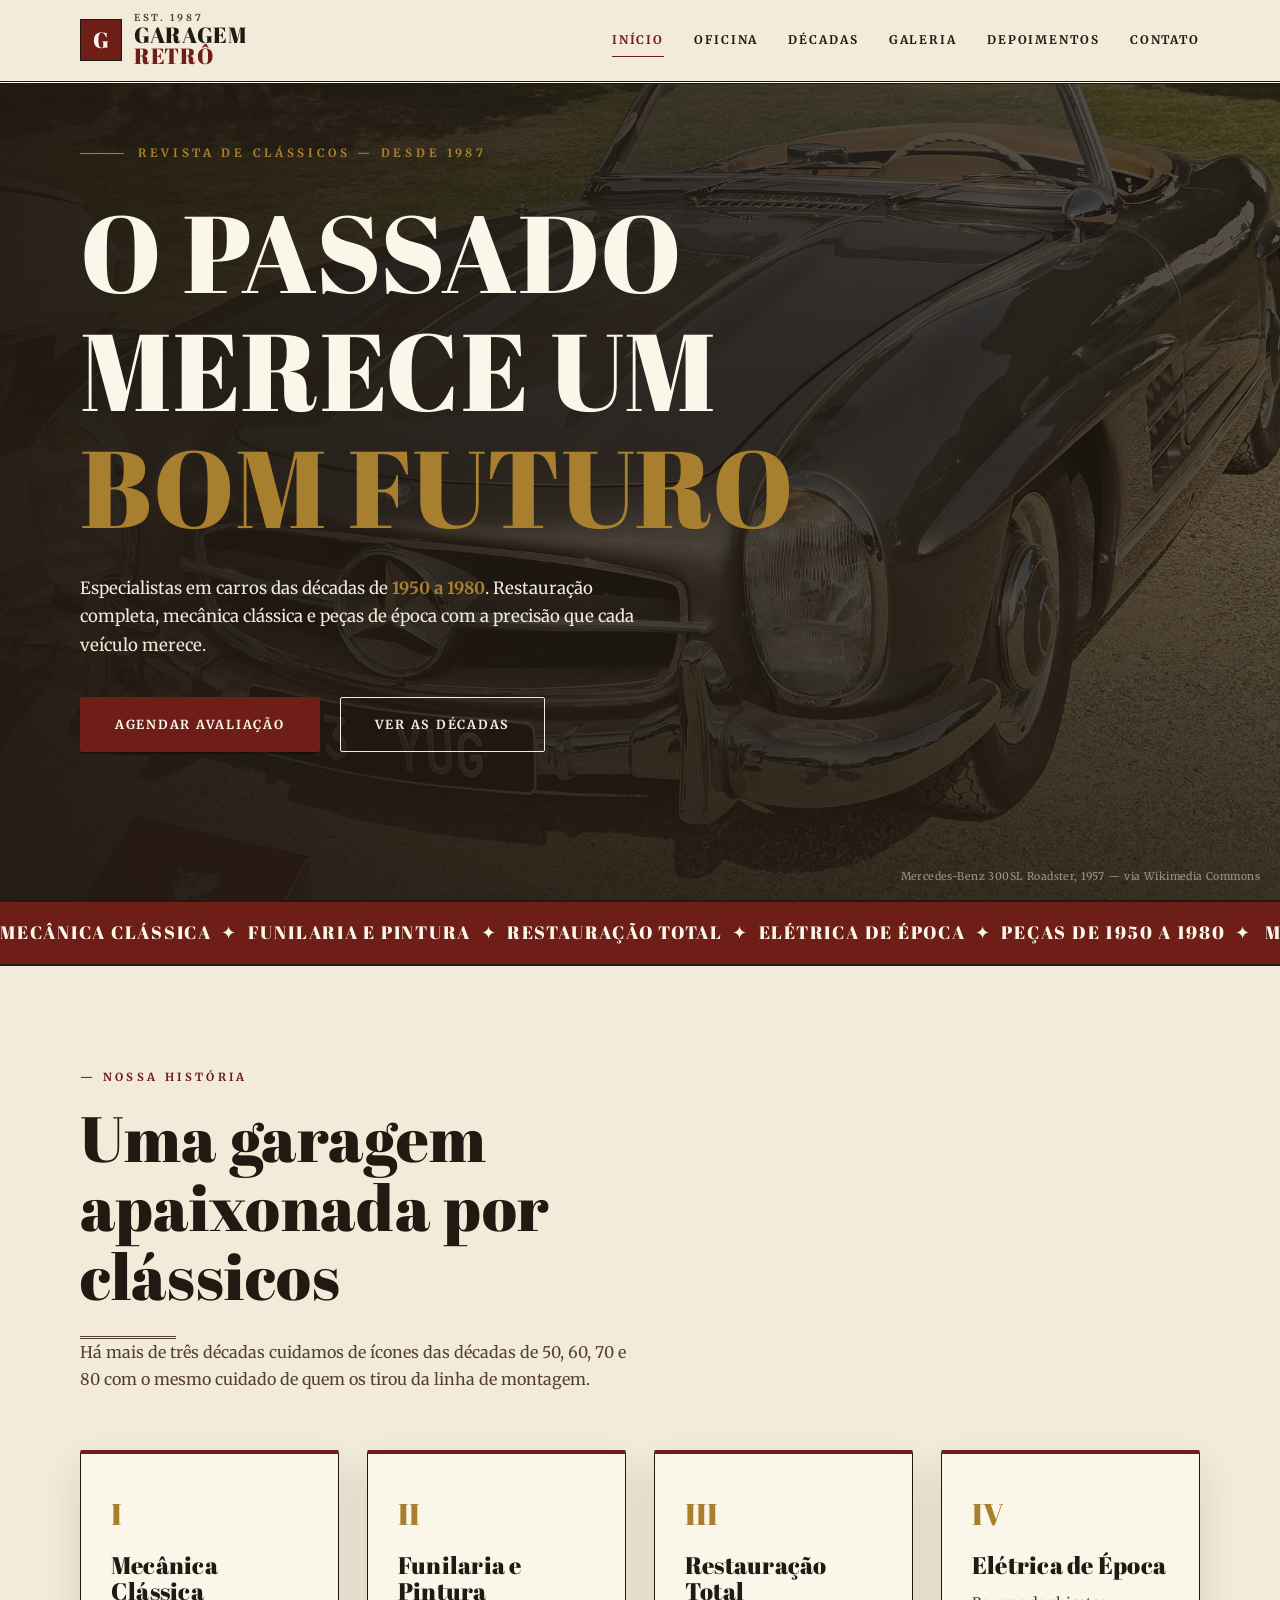
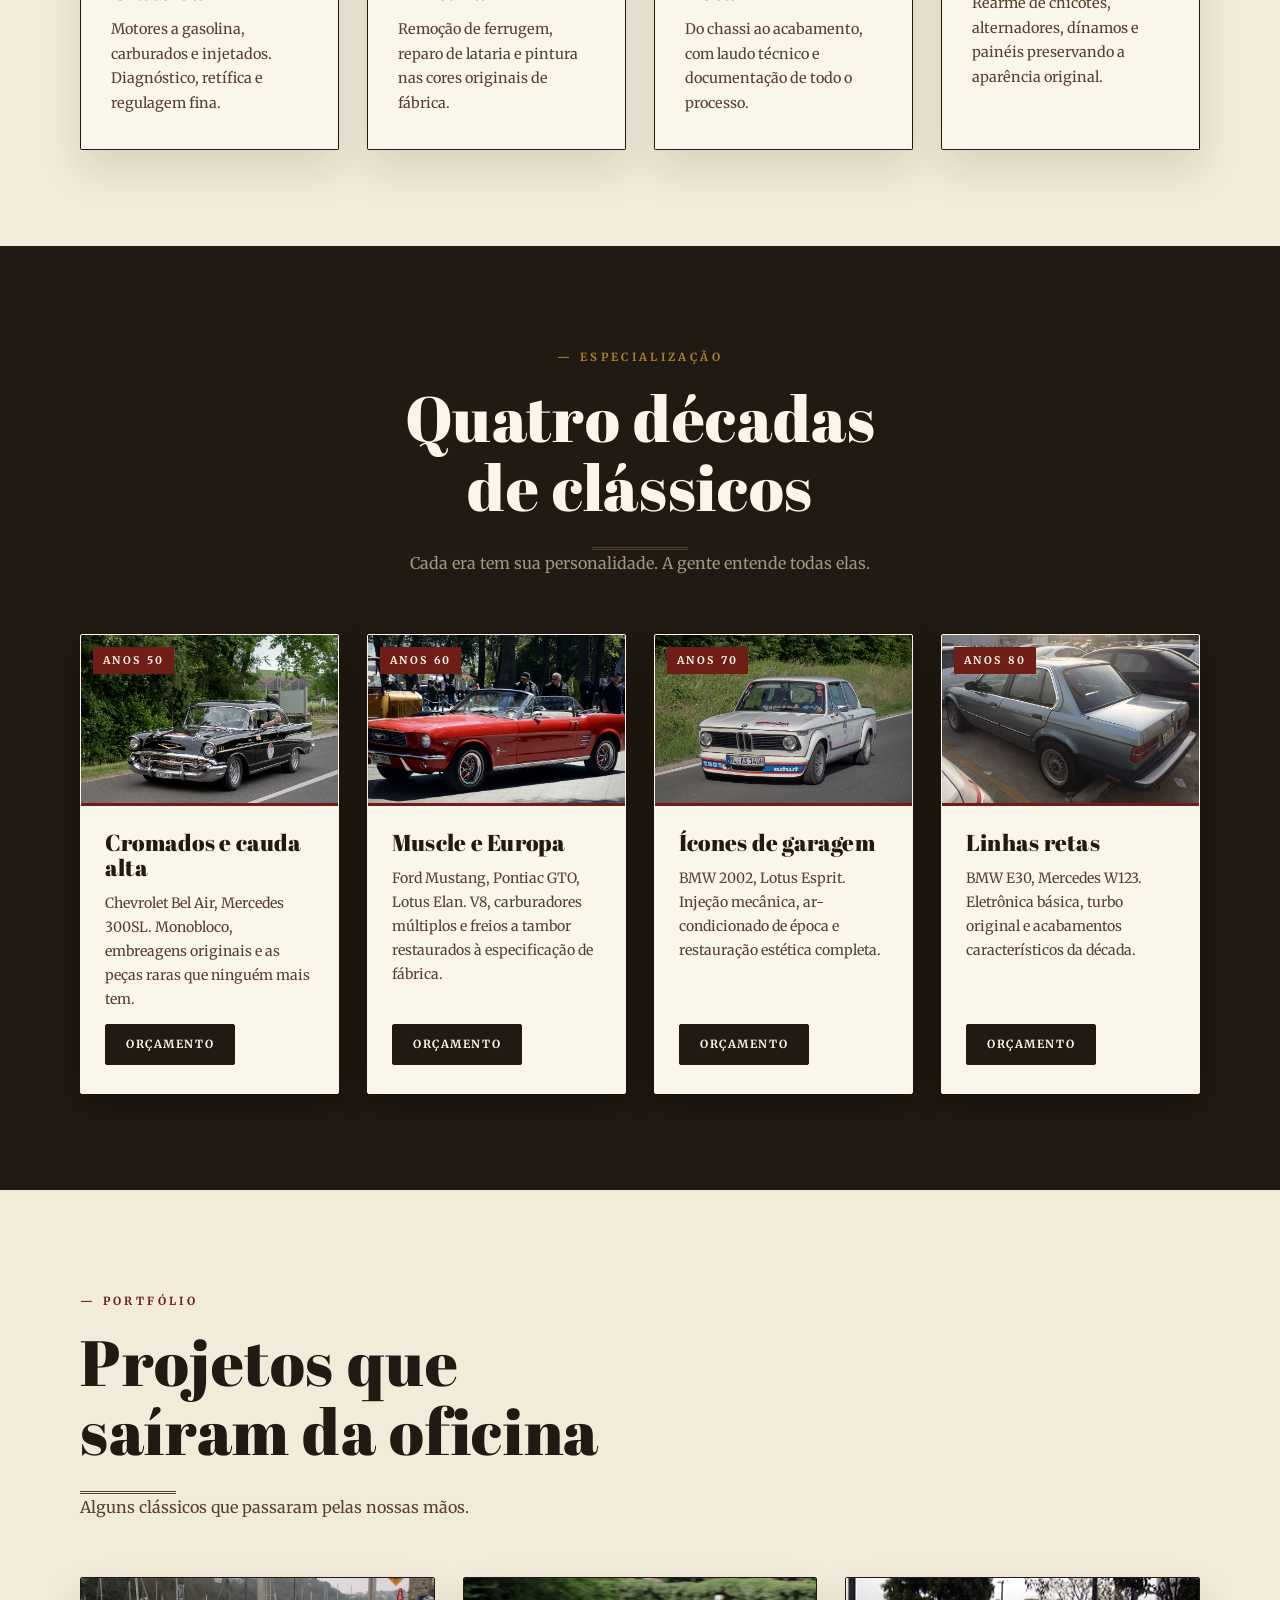
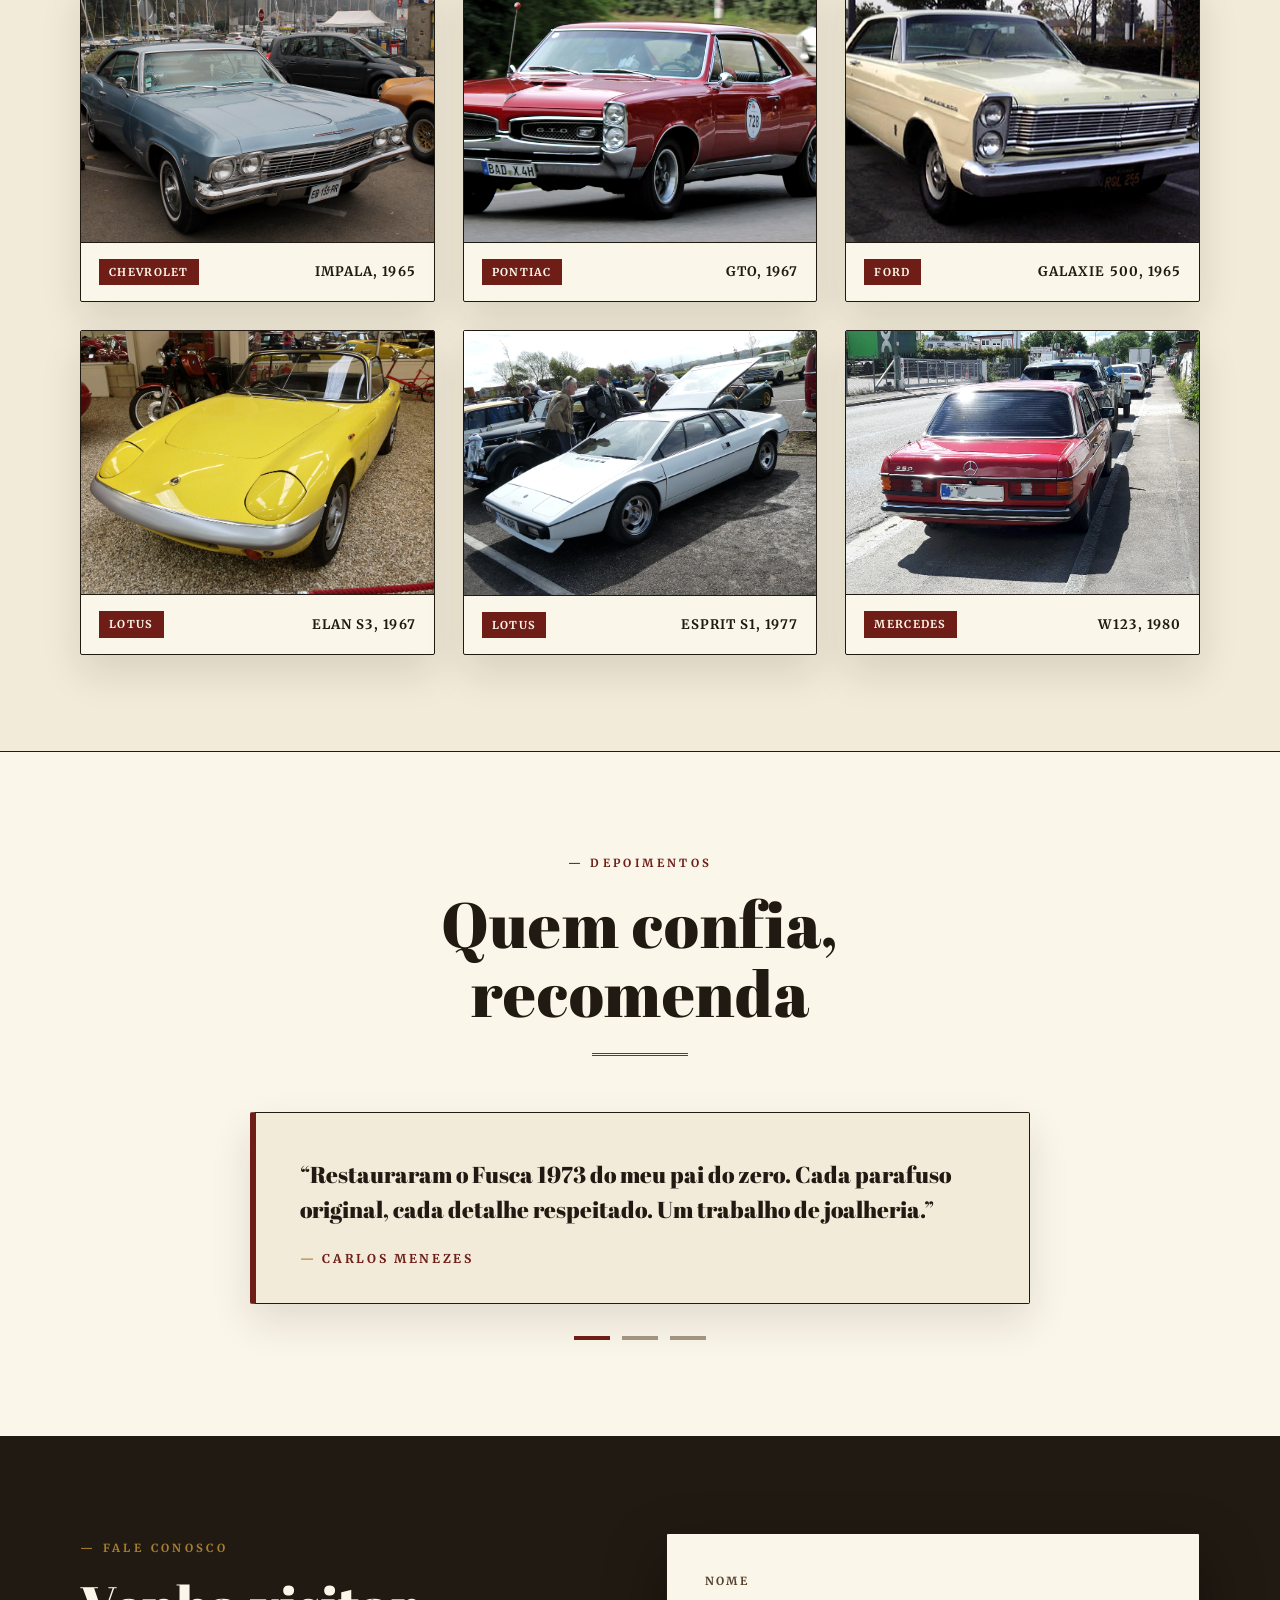
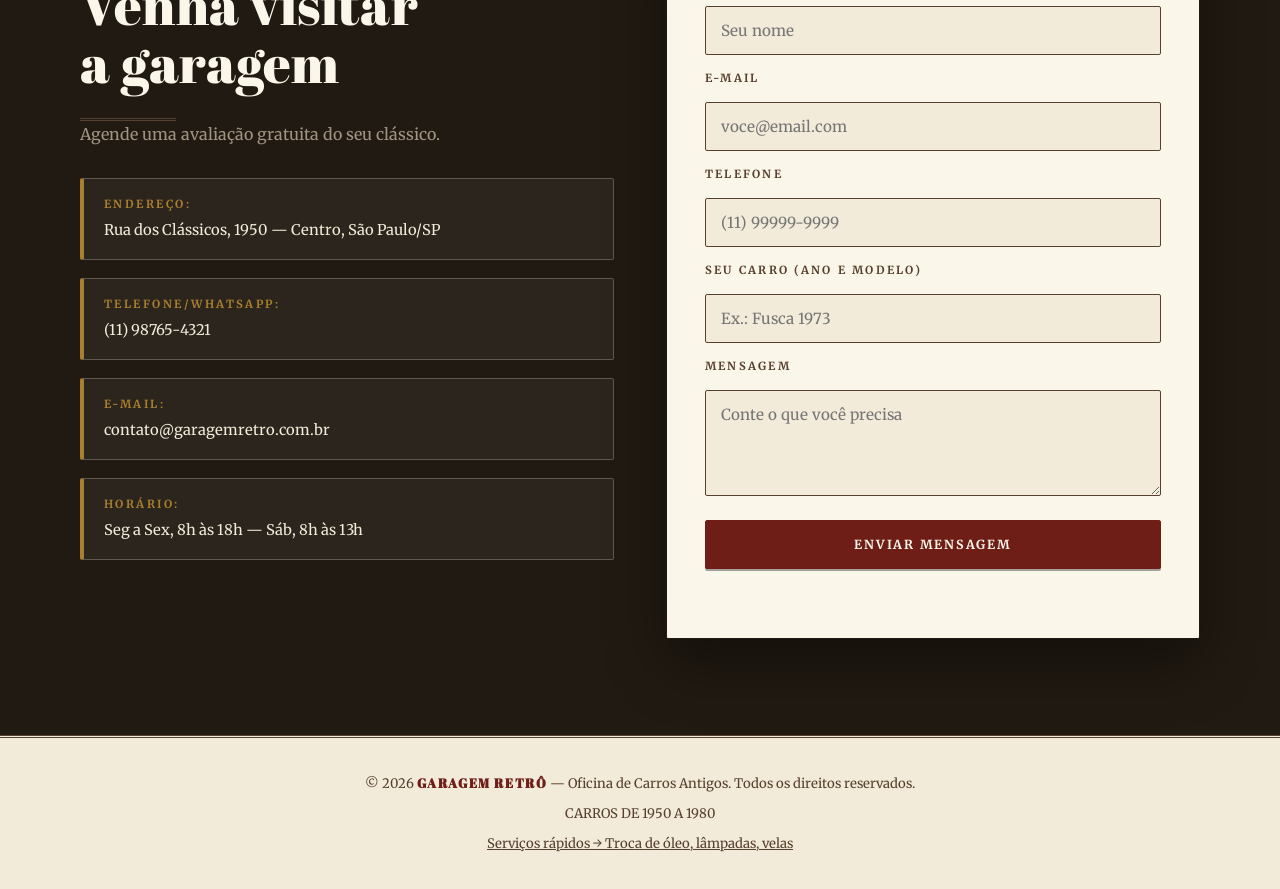
==== commit bcceeb19: "Adiciona site Garagem Retrô Express - serviços rápidos (óleo, filtros, lâmpadas, velas)" ====
--- a/index.html
+++ b/index.html
@@ -270,6 +270,7 @@
     <div class="container footer-inner">
       <p>&copy; <span id="anoAtual"></span> <strong>GARAGEM RETRÔ</strong> — Oficina de Carros Antigos. Todos os direitos reservados.</p>
       <p>CARROS DE 1950 A 1980</p>
+      <p><a href="servicos-rapidos/index.html" class="footer-link">Serviços rápidos → Troca de óleo, lâmpadas, velas</a></p>
     </div>
   </footer>
 
